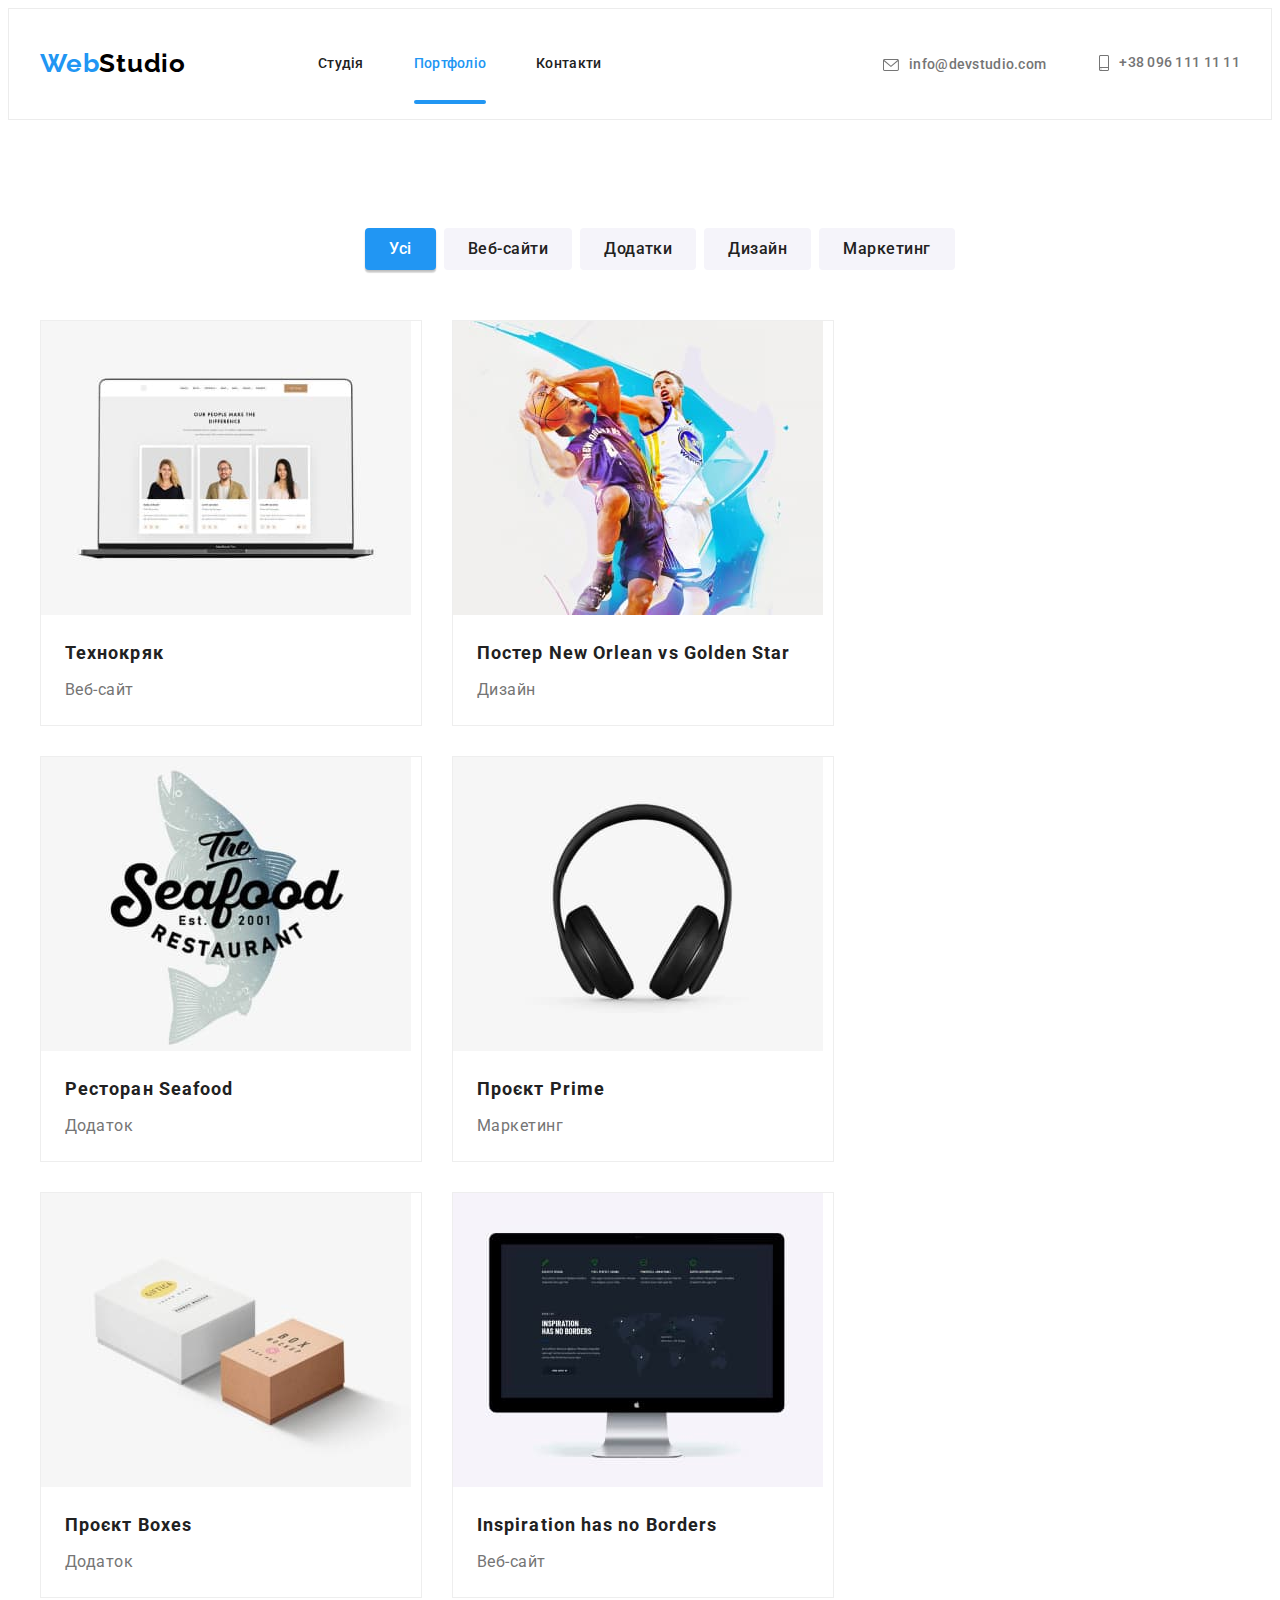
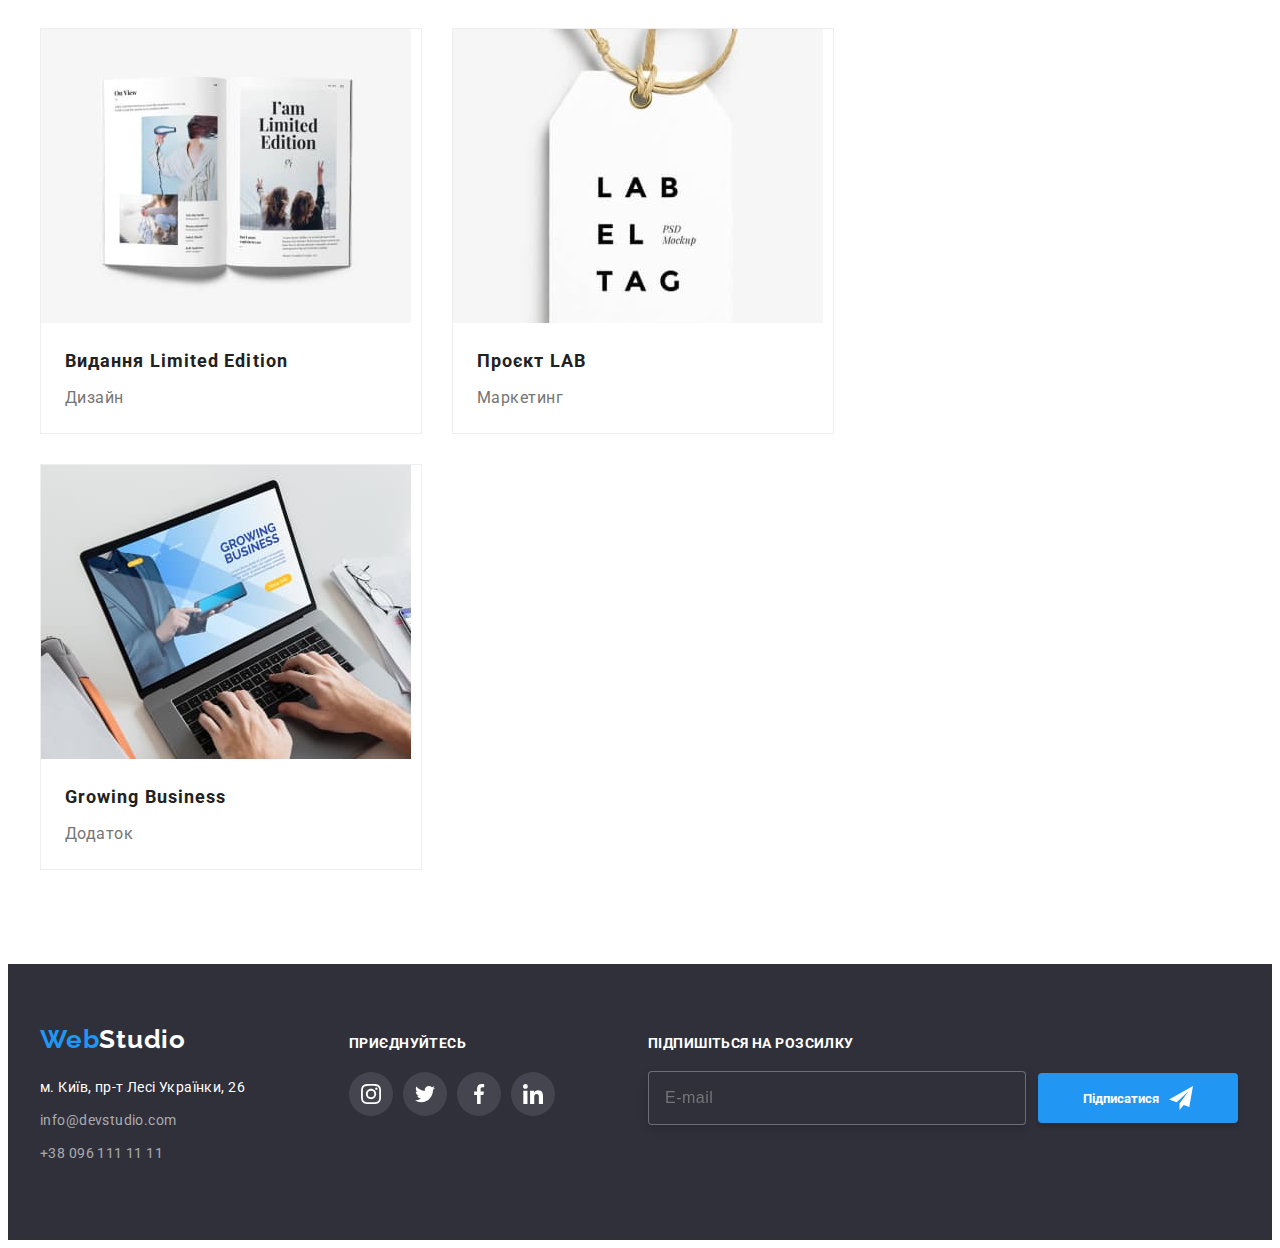
==== portfolio.html @ 27d82365 "7домашка фініш" ====
<!DOCTYPE html>
<html lang="uk">

<head>
  <meta charset="UTF-8" />
  <meta http-equiv="X-UA-Compatible" content="IE=edge" />
  <meta name="viewport" content="width=device-width, initial-scale=1.0" />
  <title>Портфоліо</title>
  <!-- Fonts -->
  <link rel="preconnect" href="https://fonts.gstatic.com" crossorigin />
  <link href="https://fonts.googleapis.com/css2?family=Raleway:wght@700&family=Roboto:wght@400;500;700;900&display=swap"
    rel="stylesheet" />
  <!--  favicon -->
  <link rel="apple-touch-icon" sizes="180x180" href="./favicon/">
  <link rel="icon" type="image/png" sizes="32x32" href="./favicon//favicon-32x32.png">
  <link rel="icon" type="image/png" sizes="16x16" href="./favicon//favicon-16x16.png">
  <link rel="manifest" href="/./favicon/site.webmanifest">
  <link rel="mask-icon" href="/./favicon/safari-pinned-tab.svg" color="#5bbad5">
  <meta name="msapplication-TileColor" content="#da532c">
  <meta name="theme-color" content="#ffffff">
  <!-- Modern Normalize -->
  <link rel="stylesheet" href="https://cdnjs.cloudflare.com/ajax/libs/modern-normalize/1.1.0/modern-normalize.min.css"
    integrity="sha512-wpPYUAdjBVSE4KJnH1VR1HeZfpl1ub8YT/NKx4PuQ5NmX2tKuGu6U/JRp5y+Y8XG2tV+wKQpNHVUX03MfMFn9Q=="
    crossorigin="anonymous" referrerpolicy="no-referrer" />
  <!-- Local Styles -->
  <link rel="stylesheet" href="/css/main.min.css">
  <link rel="stylesheet" href="./css/styles.css" />
</head>

<body>
  <header class="header">
    <div class="header__container container">
      <nav class="nav">
        <!--логотип-->
        <a class="logo" href="./index.html">Web<span class="logo__header">Studio</span> </a>
        <ul class="nav__list">
          <li><a class=" nav__link nav__link " href="./index.html">
              Студія</a></li>
          <li><a class="nav__link nav__link--current" href="./portfolio.html">
              Портфоліо</a></li>
          <li><a class="nav__link" href=""> Контакти</a></li>
        </ul>
      </nav>
      <!-- contacts header -->
      <ul class="contacts">
        <li class="contacts__item">
          <a href="mailto:info@devstudio.com" class="contacts__data">
            <svg class="contacts__icon" width="16" height="12">
              <use href="images/icons/symbol-defs.svg#icon-envelope-hover"></use>
            </svg>
            info@devstudio.com</a>
        </li>
        <li class="contacts__item">
          <a href="tel:+380961111111" class="contacts__data">
            <svg class="contacts__icon" width="10" height="16">
              <use href="images/icons/symbol-defs.svg#icon-smartphone"></use>
            </svg>
            +38 096 111 11 11</a>
        </li>
      </ul>
    </div>
  </header>
  <main>
    <!--Наші роботи filter-->
    <section class="section">
      <div class="container">
        <h1 class="visually-hidden">Портфоліо</h1>
        <ul class="filter">
          <li><button class="filter__btn filter__btn--activ" type="button">Усі</button></li>
          <li><button class="filter__btn" type="button">Веб-сайти</button></li>
          <li><button class="filter__btn" type="button">Додатки</button></li>
          <li><button class="filter__btn" type="button">Дизайн</button></li>
          <li><button class="filter__btn" type="button">Маркетинг</button></li>
        </ul>

        <!--картки-->
        <ul class="card list">
          <li class="card__item">
            <a href="#" class="card__link link"></a>
            <div class="card__thumb">
              <img src="./images/card-1.jpg" alt="сайт" width: 370px; height: 294px; />
              <p class="card__overlay"> Ресурс пропонує комплексні пропозиції з різним рівнем функціоналу та сервісів.
                Все це
                дозволить
                відвідувачу отримати вичерпні відомості про компанію чи приватну особу.
              </p>
            </div>
            <div class="card__discription">
              <h2 class="card__title">Технокряк</h2>
              <p class="card__info">Веб-сайт</p>
            </div>
          </li>
          <li class="card__item">
            <a href="#" class="card__link link"></a>
            <div class="card__thumb">
              <img src="./images/card-2.jpg" alt="постер" width: 370px; height: 294px; />
              <p class="card__overlay"> Ресурс пропонує комплексні пропозиції з різним рівнем функціоналу та сервісів.
                Все це
                дозволить
                відвідувачу отримати вичерпні відомості про компанію чи приватну особу.
              </p>
            </div>
            <div class="card__discription">
              <h2 lang="en" class="card__title">
                Постер New Orlean vs Golden Star</h2>
              <p class="card__info">Дизайн</p>
            </div>
          </li>
          <li class="card__item">
            <a href="#" class="card__link link"></a>
            <div class="card__thumb">
              <img src="./images/card-3.jpg" alt="емблема" width: 370px; height: 294px; />
              <p class="card__overlay"> Ресурс пропонує комплексні пропозиції з різним рівнем функціоналу та сервісів.
                Все це
                дозволить
                відвідувачу отримати вичерпні відомості про компанію чи приватну особу.
              </p>
            </div>
            <div class="card__discription">
              <h2 lang="en" class="card__title">Ресторан Seafood</h2>
              <p class="card__info">Додаток</p>
            </div>
          </li>
          <li class="card__item">
            <a href="#" class="card__link link"></a>
            <div class="card__thumb">
              <img src="./images/card-4.jpg" alt="наушшники" width: 370px; height: 294px; />
              <p class="card__overlay"> Ресурс пропонує комплексні пропозиції з різним рівнем функціоналу та сервісів.
                Все це
                дозволить
                відвідувачу отримати вичерпні відомості про компанію чи приватну особу.
              </p>
            </div>
            <div class="card__discription">
              <h2 lang="en" class="card__title">Проєкт Prime</h2>
              <p class="card__info">Маркетинг</p>
            </div>
          </li>
          <li class="card__item">
            <a href="#" class="card__link link"></a>
            <div class="card__thumb">
              <img src="./images/card-5.jpg" alt="коробки" width: 370px; height: 294px; />
              <p class="card__overlay"> Ресурс пропонує комплексні пропозиції з різним рівнем функціоналу та сервісів.
                Все це
                дозволить
                відвідувачу отримати вичерпні відомості про компанію чи приватну особу.
              </p>
            </div>
            <div class="card__discription">
              <h2 lang="en" class="card__title">Проєкт Boxes</h2>
              <p class="card__info">Додаток</p>
            </div>
          </li>
          <li class="card__item">
            <a href="#" class="card__link link"></a>
            <div class="card__thumb">
              <img src="./images/card-6.jpg" alt="веб-сайд" width: 370px; height: 294px; />
              <p class="card__overlay"> Ресурс пропонує комплексні пропозиції з різним рівнем функціоналу та сервісів.
                Все це
                дозволить
                відвідувачу отримати вичерпні відомості про компанію чи приватну особу.
              </p>
            </div>
            <div class="card__discription">
              <h2 lang="en" class="card__title">Inspiration has no Borders</h2>
              <p class="card__info">Веб-сайт</p>
            </div>
          </li>
          <li class="card__item">
            <a href="#" class="card__link link"></a>
            <div class="card__thumb">
              <img src="./images/card-7.jpg" alt="журнал" width: 370px; height: 294px; />
              <p class="card__overlay"> Ресурс пропонує комплексні пропозиції з різним рівнем функціоналу та сервісів.
                Все це
                дозволить
                відвідувачу отримати вичерпні відомості про компанію чи приватну особу.
              </p>
            </div>
            <div class="card__discription">
              <h2 lang="en" class="card__title">Видання Limited Edition</h2>
              <p class="card__info">Дизайн</p>
            </div>
          </li>
          <li class="card__item">
            <a href="#" class="card__link link"></a>
            <div class="card__thumb">
              <img src="./images/card-8.jpg" alt="лейба" width: 370px; height: 294px; />
              <p class="card__overlay"> Ресурс пропонує комплексні пропозиції з різним рівнем функціоналу та сервісів.
                Все це
                дозволить
                відвідувачу отримати вичерпні відомості про компанію чи приватну особу.
              </p>
            </div>
            <div class="card__discription">
              <h2 lang="en" class="card__title">Проєкт LAB</h2>
              <p class="card__info">Маркетинг</p>
            </div>
          </li>
          <li class="card__item">
            <a href="#" class="card__link link"></a>
            <div class="card__thumb">
              <img src="./images/card-9.jpg" alt="бізнес додоток" width: 370px; height: 294px; />
              <p class="card__overlay"> Ресурс пропонує комплексні пропозиції з різним рівнем функціоналу та сервісів.
                Все це
                дозволить
                відвідувачу отримати вичерпні відомості про компанію чи приватну особу.
              </p>
            </div>
            <div class="card__discription">
              <h2 lang="en" class="card__title">Growing Business</h2>
              <p class="card__info">Додаток</p>
            </div>
          </li>
        </ul>
      </div>
    </section>
  </main>
  <!--footer--------->
  <footer class="footer">
    <!--логотип-->
    <div class="container footer__container">

      <div class="footer__contact">
        <div class="footer__logo"><a class="logo link" href="./index.html">Web<span
              class="footer__studio">Studio</span></a></div>
        <address class="footer__address">
          <ul class="footer__list">
            <li class="footer__link">
              <a class="footer__nav" href="https://goo.gl/maps/vNX5dQd5ckoSvN4Q9" target="_blank"
                rel="noopener noreferrer nofollow">м. Київ, пр-т Лесі Українки, 26</a>
            </li>
            <li class="footer__link">
              <a href="mailto:info@devstudio.com" class="footer__contact">info@devstudio.com</a>
            </li>
            <li class="footer__link">
              <a href="tel:+380961111111" class="footer__contact">+38 096 111 11 11</a>
            </li>
          </ul>
        </address>
      </div>
      <!-- socials------------------------->
      <div class="join ">
        <p class="join__text">Приєднуйтесь</p>
        <ul class="join__list">
          <li class="join__item">
            <a class="join__link" href="https://www.instagram.com" target="_blank" rel="noopener noreferrer"
              aria-label="Insmtagram">
              <svg class="socials-icon-footer" width="20" height="20">
                <use href="images/icons/symbol-defs.svg#icon-instagram"></use>
              </svg>
            </a>
          </li>
          <li class="join__item">
            <a class="join__link" href="https://twitter.com/?lang=uk" target="_blank" rel="noopener noreferrer"
              aria-label="twitter">
              <svg class="join__icon" width="20" height="20">
                <use href="images/icons/symbol-defs.svg#icon-twitter"></use>
              </svg>
            </a>
          </li>
          <li class="join__item">
            <a class="join__link" href="https://https://www.facebook.com/" target="_blank" rel="noopener noreferrer"
              aria-label="facebook">
              <svg class="join__footer" width="20" height="20">
                <use href="images/icons/symbol-defs.svg#icon-facebook"></use>
              </svg>
            </a>
          </li>
          <li class="join__item">
            <a class="join__link" href="https://ua.linkedin.com/" target="_blank" rel="noopener noreferrer"
              aria-label="linkedin">
              <svg class="join__icon" width="20" height="20">
                <use href="images/icons/symbol-defs.svg#icon-linkedin"></use>
              </svg>
            </a>
          </li>
        </ul>
      </div>

      <!-- subscription -->

      <div class="subscribe">
        <p class="subscribe__text">Підпишіться на розсилку</p>
        <form class="subscribe__form" name="subscribe_form" autocomplete="on" novalidate>
          <input class="subscribe__input" type="email" placeholder="E-mail" required minlength="2" />
          <button class="subscribe__btn" type="submit">
            <span class="subscribe__span">Підписатися</span>
            <svg class="subscribe-icon" width="24" height="24">
              <use href="./images/icons/symbol-defs.svg#icon-icon-send"></use>
            </svg>
          </button>
        </form>
      </div>
    </div>
  </footer>
  <script src="./js/modal.js"></script>
</body>

</html>
---- css/main.min.css ----
:root{--primary-background-color: #ffffff;--secondary-background-color: #f5f4fa;--tertiary-background-color: #2f303a;--accent-color: #2196f3;--primary-color-text: #212121;--secondary-color-text: #757575;--tertiary-color-text: #ffffff;--btn-color-filter-activ: 0px 3px 1px rgba(0, 0, 0, 0.1), 0px 1px 2px rgba(0, 0, 0, 0.08), 0px 2px 2px rgba(0, 0, 0, 0.12);--font-size-normal: 14px;--icon-color: #afb1b8;--duration: 250ms;--timing-function: cubic-bezier(0.4, 0, 0.2, 1)}.visually-hidden{position:absolute;white-space:nowrap;width:1px;height:1px;overflow:hidden;border:0;padding:0;clip:rect(0 0 0 0);-webkit-clip-path:inset(50%);clip-path:inset(50%);margin:-1px}.filter,.join__list,.footer__link,.cliens__list,.socials,.team__list,.section__list,.about__list,.contacts,.nav__list{list-style:none}.join__link,.footer__contact,.footer__nav,.cliens__link,.contacts__data,.nav__link,.logo{text-decoration:none}body{background:var(--primary-background-color);color:var(--primary-color-text);font-size:var(--font-size-normal);font-family:"Roboto",sans-serif}h1,h2,h3,h4,h5,h6,p{margin:0}.list{list-style:none;padding-left:0;margin:0}.link{text-decoration:none;color:inherit}img{display:block;max-width:100%;height:auto}address{font-style:normal}.container{width:1200px;padding:0 15px;margin:0 auto}.header{border:1px solid #ececec}.header__container{display:-webkit-box;display:-ms-flexbox;display:flex;-webkit-box-align:center;-ms-flex-align:center;align-items:center}.logo{margin-right:93px;width:145px;height:31px;left:215px;top:24px;font-family:"Raleway";font-style:normal;font-weight:700;-webkit-box-align:center;-ms-flex-align:center;align-items:center;font-size:26px;line-height:1.19;letter-spacing:.03em;color:var(--accent-color)}.logo__header{color:#000}.nav{display:-webkit-box;display:-ms-flexbox;display:flex;-webkit-box-align:center;-ms-flex-align:center;align-items:center}.nav__list{display:-webkit-box;display:-ms-flexbox;display:flex;-webkit-box-align:center;-ms-flex-align:center;align-items:center;gap:50px}.nav__link{display:inline-block;padding-top:32px;padding-bottom:32px;font-weight:500;line-height:1.14;letter-spacing:.02em;color:var(--primary-color-text);position:relative;-webkit-transition:color var(--duration) var(--timing-function);transition:color var(--duration) var(--timing-function)}.nav__link:hover,.nav__link:focus,.nav__link--current{color:var(--accent-color)}.nav__link--current::after{content:"";display:block;width:100%;height:4px;border-radius:4px;background-color:var(--accent-color);position:absolute;bottom:0px}.contacts{margin-left:auto}.contacts__item{display:inline-block}.contacts .contacts__item+.contacts__item{margin-left:50px}.contacts__data{display:-webkit-box;display:-ms-flexbox;display:flex;-webkit-box-align:center;-ms-flex-align:center;align-items:center;gap:10px;padding-top:32px;padding-bottom:32px;font-weight:500;line-height:1.14;letter-spacing:.02em;color:var(--secondary-color-text);-webkit-transition:color var(--duration) var(--timing-function);transition:color var(--duration) var(--timing-function)}.contacts .contacts__data:hover,.contacts .contacts__data:focus{color:var(--accent-color)}.contacts__icon{fill:currentColor}.hero{max-width:1600px;margin:auto;background-color:var(--tertiary-background-color);padding-top:200px;padding-bottom:200px;text-align:center;background-image:-webkit-gradient(linear, left top, right top, from(rgba(47, 48, 58, 0.4)), to(rgba(47, 48, 58, 0.4))),url(../images/hero.jpg);background-image:linear-gradient(to right, rgba(47, 48, 58, 0.4), rgba(47, 48, 58, 0.4)),url(../images/hero.jpg);background-repeat:no-repeat;background-position:center}.hero__title{width:696px;text-align:center;margin-left:auto;margin-right:auto;margin-bottom:30px;font-weight:900;font-size:44px;line-height:1.36;text-align:center;letter-spacing:.06em;text-transform:uppercase;color:var(--primary-background-color)}.hero__btn{padding:10px 32px 10px 32px}.hero .overlay{height:600px;max-width:1600px;margin-left:auto;margin-right:auto}.btn{border:none;font-size:16px;font-family:inherit;min-width:216px;height:50px;text-align:center;cursor:pointer;background-color:var(--accent-color);border-radius:4px;color:var(--primary-background-color);-webkit-transition:background-color var(--duration) var(--timing-function);transition:background-color var(--duration) var(--timing-function)}.btn:hover,.btn:focus{background-color:#188ce8}.about{padding-top:94px;padding-bottom:0px}.about__list{display:-webkit-box;display:-ms-flexbox;display:flex;gap:30px}.about__item{width:270px}.about__title{margin-bottom:10px;font-size:14px;line-height:1.14;letter-spacing:.03em;text-transform:uppercase}.about__description{line-height:1.71;letter-spacing:.03em;color:var(--secondary-color-text)}.icon__box{display:-webkit-box;display:-ms-flexbox;display:flex;-webkit-box-align:center;-ms-flex-align:center;align-items:center;-webkit-box-pack:center;-ms-flex-pack:center;justify-content:center;width:270px;height:120px;border-radius:4px;margin-bottom:30px;background:var(--secondary-background-color)}.section{padding-top:94px;padding-bottom:94px}.section__list{display:-webkit-box;display:-ms-flexbox;display:flex;gap:30px}.section__title{margin-bottom:50px;font-size:36px;line-height:1.17;text-align:center;letter-spacing:.03em}.section__item{position:relative}.section__overlay{position:absolute;bottom:0;padding-top:27px;padding-bottom:27px;width:100%;background-color:rgba(47,48,58,.8)}.section__text{line-height:16px;text-align:center;letter-spacing:.03em;text-transform:uppercase;color:var(--primary-background-color)}.team{padding-top:94px;padding-bottom:94px;background-color:#f5f4fa}.team__title{margin-bottom:50px;font-size:36px;line-height:1.17;text-align:center;letter-spacing:.03em}.team__list{display:-webkit-box;display:-ms-flexbox;display:flex;gap:30px;text-align:center;margin:0 auto}.team__item{background-color:var(--primary-background-color);-webkit-box-shadow:0px 1px 3px rgba(0,0,0,.12),0px 1px 1px rgba(0,0,0,.14),0px 2px 1px rgba(0,0,0,.2);box-shadow:0px 1px 3px rgba(0,0,0,.12),0px 1px 1px rgba(0,0,0,.14),0px 2px 1px rgba(0,0,0,.2);border-radius:0px 0px 4px 4px}.team__info{padding-top:30px;padding-bottom:30px}.team__name{margin-bottom:10px;font-size:16px;line-height:1.19;text-align:center;letter-spacing:.03em}.team__position{font-size:16px;line-height:1.19;text-align:center;letter-spacing:.03em;margin-bottom:16px;color:var(--secondary-color-text)}.socials{display:-webkit-box;display:-ms-flexbox;display:flex;-webkit-box-pack:center;-ms-flex-pack:center;justify-content:center;-webkit-box-align:center;-ms-flex-align:center;align-items:center;gap:10px;padding:0px}.socials__link{display:-webkit-box;display:-ms-flexbox;display:flex;-webkit-box-pack:center;-ms-flex-pack:center;justify-content:center;-webkit-box-align:center;-ms-flex-align:center;align-items:center;width:44px;height:44px;border-radius:50px;color:var(--icon-color);-webkit-transition:background-color var(--duration) var(--timing-function),color var(--duration) var(--timing-function);transition:background-color var(--duration) var(--timing-function),color var(--duration) var(--timing-function);background-color:var(--primary-background-color)}.socials__link:hover,.socials__link:focus{background-color:var(--accent-color);color:var(--primary-background-color)}.socials__icon{-webkit-box-align:center;-ms-flex-align:center;align-items:center;fill:currentColor}.cliens{padding-top:94px;padding-bottom:94px}.cliens__title{margin-bottom:50px;font-size:36px;line-height:1.17;letter-spacing:.03em;text-align:center}.cliens__list{display:-webkit-box;display:-ms-flexbox;display:flex;-webkit-box-align:center;-ms-flex-align:center;align-items:center;-webkit-box-pack:center;-ms-flex-pack:center;justify-content:center;gap:30px}.cliens__item{width:170px;height:92px}.cliens__link{width:100%;height:100%;display:-webkit-box;display:-ms-flexbox;display:flex;-webkit-box-pack:center;-ms-flex-pack:center;justify-content:center;-webkit-box-align:center;-ms-flex-align:center;align-items:center;border:1px solid #afb1b8;border-radius:4px;color:var(--icon-color);-webkit-transition:color var(--duration) var(--timing-function),border-color var(--duration) var(--timing-function);transition:color var(--duration) var(--timing-function),border-color var(--duration) var(--timing-function)}.cliens__link:hover,.cliens__link:focus{border-color:1px solid var(--accent-color);color:var(--accent-color)}.footer{padding-top:60px;padding-bottom:60px;background-color:var(--tertiary-background-color)}.footer__container{display:-webkit-box;display:-ms-flexbox;display:flex;-webkit-box-align:baseline;-ms-flex-align:baseline;align-items:baseline}.footer__logo{margin-bottom:20px}.footer__studio{color:var(--tertiary-color-text)}.footer__nav{font-style:normal;line-height:1.71;letter-spacing:.03em;color:var(--primary-background-color);-webkit-transition:color var(--duration) var(--timing-function);transition:color var(--duration) var(--timing-function)}.footer__nav:hover,.footer__nav:focus{color:var(--accent-color)}.footer__contact{font-style:normal;line-height:1.71;letter-spacing:.03em;color:rgba(255,255,255,.6);-webkit-transition:color var(--duration) var(--timing-function);transition:color var(--duration) var(--timing-function)}.footer__contact:hover,.footer .footer__contact:focus{color:var(--accent-color)}.footer__link:not(:last-child){margin-bottom:9px}.footer__list{padding:0px}.footer__contact{min-width:231px;margin-right:70px}.join{margin-right:93px}.join__item{width:44px;height:44px;border-radius:50%;background:rgba(255,255,255,.1)}.join__list{display:-webkit-box;display:-ms-flexbox;display:flex;-webkit-box-align:center;-ms-flex-align:center;align-items:center;-webkit-box-pack:center;-ms-flex-pack:center;justify-content:center;padding:0px;gap:10px}.join__link{display:-webkit-box;display:-ms-flexbox;display:flex;-webkit-box-align:center;-ms-flex-align:center;align-items:center;-webkit-box-pack:center;-ms-flex-pack:center;justify-content:center;width:100%;height:100%;border-radius:50%;fill:#fff;-webkit-transition:background-color var(--duration) var(--timing-function);transition:background-color var(--duration) var(--timing-function)}.join__link:hover,.join__link:focus{background-color:var(--accent-color)}.join__text{margin-top:0px;margin-bottom:20px;font-weight:700;font-size:14px;line-height:1.14;letter-spacing:.03em;text-transform:uppercase;color:var(--primary-background-color)}.subscribe__form{display:-webkit-box;display:-ms-flexbox;display:flex;-webkit-box-align:center;-ms-flex-align:center;align-items:center;-webkit-box-pack:center;-ms-flex-pack:center;justify-content:center;gap:12px}.subscribe__text{margin-bottom:20px;font-weight:700;font-size:14px;line-height:16px;letter-spacing:.03em;text-transform:uppercase;margin-bottom:20px;color:var(--primary-background-color)}.subscribe__input{padding-left:16px;width:358px;height:50px;background-color:#2f303a;border:1px solid rgba(255,255,255,.3);-webkit-filter:drop-shadow(0px 4px 4px rgba(0, 0, 0, 0.15));filter:drop-shadow(0px 4px 4px rgba(0, 0, 0, 0.15));border-radius:4px;display:-webkit-box;display:-ms-flexbox;display:flex;-webkit-box-align:center;-ms-flex-align:center;align-items:center;letter-spacing:.03em;font-size:16px;line-height:20px;color:rgba(255,255,255,.6)}.subscribe__btn{display:-webkit-box;display:-ms-flexbox;display:flex;-webkit-box-align:center;-ms-flex-align:center;align-items:center;-webkit-box-pack:center;-ms-flex-pack:center;justify-content:center;gap:10px;font-weight:700;min-width:200px;height:50px;font-family:inherit;text-align:center;cursor:pointer;background-color:var(--accent-color);color:var(--primary-background-color);-webkit-box-shadow:0px 4px 4px rgba(0,0,0,.15);box-shadow:0px 4px 4px rgba(0,0,0,.15);border:none;border-radius:4px}.filter{display:-webkit-box;display:-ms-flexbox;display:flex;-webkit-box-pack:center;-ms-flex-pack:center;justify-content:center;gap:8px;text-align:center;margin-bottom:50px}.filter__btn{background:#f5f4fa;font-family:"Roboto",sans-serif;font-style:normal;font-weight:500;font-size:16px;line-height:1.63;text-align:center;letter-spacing:.03em;border-radius:4px;border-color:rgba(0,0,0,0);cursor:pointer;padding:6px 22px;color:var(--primary-color-text);-webkit-transition-property:background-color,color,-webkit-box-shadow;transition-property:background-color,color,-webkit-box-shadow;transition-property:background-color,color,box-shadow;transition-property:background-color,color,box-shadow,-webkit-box-shadow;-webkit-transition-duration:var(--duration);transition-duration:var(--duration);-webkit-transition-timing-function:var(--timing-function);transition-timing-function:var(--timing-function)}.filter__btn:hover,.filter__btn:focus{background-color:var(--accent-color);color:var(--tertiary-color-text);-webkit-box-shadow:var(--btn-color-filter-activ);box-shadow:var(--btn-color-filter-activ)}.filter__btn--activ{background-color:var(--accent-color);color:var(--primary-background-color);-webkit-box-shadow:var(--btn-color-filter-activ);box-shadow:var(--btn-color-filter-activ)}.card{display:-webkit-box;display:-ms-flexbox;display:flex;-ms-flex-wrap:wrap;flex-wrap:wrap;gap:30px}.card__item{-ms-flex-preferred-size:calc((100% - 60px)/3);flex-basis:calc((100% - 60px)/3);background-color:#fff;border:1px solid #eee;-webkit-transition:background-color var(--duration) var(--timing-function),-webkit-box-shadow var(--duration) var(--timing-function);transition:background-color var(--duration) var(--timing-function),-webkit-box-shadow var(--duration) var(--timing-function);transition:background-color var(--duration) var(--timing-function),box-shadow var(--duration) var(--timing-function);transition:background-color var(--duration) var(--timing-function),box-shadow var(--duration) var(--timing-function),-webkit-box-shadow var(--duration) var(--timing-function)}.card__item:hover,.card__item:focus{background-color:var(--primary-background-color);-webkit-box-shadow:0px 1px 1px rgba(0,0,0,.12),0px 4px 4px rgba(0,0,0,.06),1px 4px 6px rgba(0,0,0,.16);box-shadow:0px 1px 1px rgba(0,0,0,.12),0px 4px 4px rgba(0,0,0,.06),1px 4px 6px rgba(0,0,0,.16)}.card__title{font-size:18px;line-height:2;letter-spacing:.06em;margin-bottom:4px}.card__info{font-size:16px;line-height:1.88;letter-spacing:.03em;color:var(--secondary-color-text)}.card__discription{padding:20px 24px}.card__thumb{position:relative;overflow:hidden}.card__overlay{position:absolute;top:0;left:0;padding-right:24px;padding-left:24px;display:-webkit-box;display:-ms-flexbox;display:flex;-webkit-box-align:center;-ms-flex-align:center;align-items:center;width:100%;height:100%;background-color:rgba(33,150,243,.9);font-size:18px;line-height:28px;letter-spacing:.03em;color:#fff;-webkit-transform:translateY(100%);transform:translateY(100%);-webkit-transition:-webkit-transform var(--duration) var(--timing-function);transition:-webkit-transform var(--duration) var(--timing-function);transition:transform var(--duration) var(--timing-function);transition:transform var(--duration) var(--timing-function), -webkit-transform var(--duration) var(--timing-function)}.card__item:hover .card__overlay{-webkit-transform:translateY(0);transform:translateY(0)}.backdrop{position:fixed;top:0;left:0;width:100%;height:100%;background-color:rgba(0,0,0,.2);-webkit-transition:opacity 200ms linear,visibility 200ms linear;transition:opacity 200ms linear,visibility 200ms linear}.backdrop.is-hidden{opacity:0;visibility:hidden;pointer-events:none}.modal{position:absolute;top:50%;left:50%;padding:40px;-webkit-transform:translateX(-50%) translateY(-50%);transform:translateX(-50%) translateY(-50%);width:528px;background-color:#fff;-webkit-box-shadow:0px 1px 3px rgba(0,0,0,.12),0px 1px 1px rgba(0,0,0,.14),0px 2px 1px rgba(0,0,0,.2);box-shadow:0px 1px 3px rgba(0,0,0,.12),0px 1px 1px rgba(0,0,0,.14),0px 2px 1px rgba(0,0,0,.2);border-radius:4px;-webkit-transition:opacity 400ms,-webkit-transform 400ms;transition:opacity 400ms,-webkit-transform 400ms;transition:transform 400ms,opacity 400ms;transition:transform 400ms,opacity 400ms,-webkit-transform 400ms}.modal.backdrop.is-hidden{opacity:0;-webkit-transform:translateX(-50%) translateY(-70%);transform:translateX(-50%) translateY(-70%)}.modal__btn{position:absolute;top:8px;right:8px;padding:0px;display:-webkit-inline-box;display:-ms-inline-flexbox;display:inline-flex;-webkit-box-align:center;-ms-flex-align:center;align-items:center;-webkit-box-pack:center;-ms-flex-pack:center;justify-content:center;width:30px;height:30px;background-color:rgba(0,0,0,0);border:1px solid rgba(0,0,0,.1);border-radius:50%;cursor:pointer;-webkit-transition:border var(--duration) var(--timing-function);transition:border var(--duration) var(--timing-function)}.modal__btn:hover,.modal__btn:focus{border-color:var(--accent-color)}.modal__icon{fill:#000;-webkit-transition:fill var(--duration) var(--timing-function);transition:fill var(--duration) var(--timing-function)}.modal__icon:hover,.modal__icon:focus{fill:var(--accent-color)}.modal__label{display:block;text-align:center;margin-bottom:12px;font-size:20px;line-height:1.15;letter-spacing:.03em;color:var(--primary-color-text)}.modal .modal__form-group{margin-bottom:20px}.modal__form-label{display:block;margin-bottom:4px;font-size:12px;line-height:14px;letter-spacing:.01em;color:var(--secondary-color-text)}.modal__form-wrapper{position:relative;margin-bottom:10px}.modal__form-field{width:100%;height:40px;padding-left:42px;padding-right:42px;border:1px solid rgba(33,33,33,.2);border-radius:4px;outline:1px solid rgba(0,0,0,0);outline-offset:-1px;-webkit-transition:outline-color var(--duration) var(--timing-function);transition:outline-color var(--duration) var(--timing-function)}.modal__form-field:focus{outline-color:var(--accent-color)}.modal__form-icons{position:absolute;top:50%;left:12px;-webkit-transform:translateY(-50%);transform:translateY(-50%);-webkit-transition:fill var(--duration) var(--timing-function);transition:fill var(--duration) var(--timing-function)}.modal__form-field:focus+.modal__form-icons{fill:var(--accent-color)}.modal__form-message{display:block;width:100%;height:120px;padding:12px 16px;font-size:12px;line-height:14px;letter-spacing:.01em;outline:1px solid rgba(0,0,0,0);outline-offset:-1px;resize:none;border:1px solid rgba(33,33,33,.2);border-radius:4px;-webkit-transition:outline-color var(--duration) var(--timing-function);transition:outline-color var(--duration) var(--timing-function)}.modal__form-message:focus{outline-color:var(--accent-color)}.modal__form-agreement{margin-bottom:30px;display:-webkit-box;display:-ms-flexbox;display:flex;-webkit-box-align:center;-ms-flex-align:center;align-items:center;-webkit-box-pack:center;-ms-flex-pack:center;justify-content:center;gap:9px}.modal__form-agreement-desc{font-size:14px;line-height:24px;letter-spacing:.03em;color:var(--secondary-color-text)}.modal__form-agreement-link{color:var(--accent-color)}.modal__form-checkbox{-webkit-appearance:none;-moz-appearance:none;appearance:none;width:16px;height:15px;outline:2px solid rgba(0,0,0,0);outline-offset:-2px;border:2px solid var(--primary-color-text);border-radius:2px;background-position:center;background-repeat:no-repeat}.modal__form-checkbox:checked{outline-color:var(--accent-color);background-color:var(--accent-color);background-image:url("data:image/svg+xml,%3Csvg width='13' height='10' viewBox='0 0 13 10' fill='none' xmlns='http://www.w3.org/2000/svg'%3E%3Cpath d='M1.95703 4.75166L1.88825 4.68604L1.81923 4.75141L0.93123 5.59258L0.854858 5.66492L0.930974 5.73753L4.42671 9.07236L4.49574 9.1382L4.56476 9.07236L12.069 1.91352L12.1449 1.84116L12.069 1.76881L11.1873 0.927644L11.1183 0.861826L11.0493 0.927611L4.49577 7.17353L1.95703 4.75166Z' fill='white' stroke='white' stroke-width='0.2'/%3E%3C/svg%3E")}.modal__form-btn{display:block;margin:0 auto;padding:10px 52px;font-family:inherit;font-weight:700;font-size:16px;line-height:1.9;-webkit-box-align:center;-ms-flex-align:center;align-items:center;letter-spacing:.06em;cursor:pointer;color:var(--tertiary-color-text);background-color:var(--accent-color);-webkit-box-shadow:0px 4px 4px rgba(0,0,0,.15);box-shadow:0px 4px 4px rgba(0,0,0,.15);border-color:rgba(0,0,0,0);border-radius:4px;-webkit-transition:background-color var(--duration) var(--timing-function);transition:background-color var(--duration) var(--timing-function)}.modal__form-btn:hover,.modal__form-btn:focus{background-color:#188ce8}/*# sourceMappingURL=main.min.css.map */
---- css/styles.css ----
/* :root {
  --primary-background-color: #ffffff;
  --secondary-background-color: #f5f4fa;
  --tertiary-background-color: #2f303a;
  --accent-color: #2196f3;
  --primary-color-text: #212121;
  --secondary-color-text: #757575;
  --tertiary-color-text: #ffffff;
  --btn-color-filter-activ: 0px 3px 1px rgba(0, 0, 0, 0.1), 0px 1px 2px rgba(0, 0, 0, 0.08),
    0px 2px 2px rgba(0, 0, 0, 0.12);
  --font-size-normal: 14px;
  --icon-color: #afb1b8;
  --duration: 250ms;
  --timing-function: cubic-bezier(0.4, 0, 0.2, 1);
} */

/* body {
  background: var(--primary-background-color);
  color: var(--primary-color-text);
  font-size: var(--font-size-normal);
  font-family: "Roboto", sans-serif;
} */
/* прибирає  точки номерації */
/* .list {
  list-style: none;
} */
/* прибирає підкреслення */
/* .link {
  text-decoration: none;
} */
/* прибираю непотрібні заголовки
.visually-hidden {
  position: absolute;
  white-space: nowrap;
  width: 1px;
  height: 1px;
  overflow: hidden;
  border: 0;
  padding: 0;
  clip: rect(0 0 0 0);
  clip-path: inset(50%);
  margin: -1px;
} */

/* /* reset

/* Стили для обнуления верхних отступов у элементов  */
h1,
h2,
h3,
h4,
h5,
h6,
/* p {
  margin: 0;
} */ 

/* Класс для обнуления базовых свойств у списков (ul) 
.list {
  list-style: none;
  padding-left: 0;
  margin: 0;
} 

/* Класс для обнуления базовых свойств у ссылок  */
/* .link {
  text-decoration: none;
  color: inherit;
}  */


/* Свойства для корректного отображения картинок  */
/* img {
  display: block;
  max-width: 100%;
  height: auto;
} */

/* Свойства для обнуления курсива у address  */
/* 
address {
  font-style: normal;
}
 */

/* reset end */

/* components */

/* header */

/* .container {
  width: 1200px;
  padding: 0 15px;
  margin: 0 auto;
} */
/* 
.header__container {
  display: flex;
  align-items: center;
}

.header {
  border: 1px solid #ececec;
} */

/* logo */

/* .logo {
  margin-right: 93px;
  width: 145px;
  height: 31px;
  left: 215px;
  top: 24px;
  font-family: "Raleway";
  font-style: normal;
  font-weight: 700;
  align-items: center;
  font-size: 26px;
  line-height: 1.19;
  letter-spacing: 0.03em;

  color: var(--accent-color);
}

.logo__header {
  color: #000000;
} */

/* nav */
/* .nav {
  display: flex;
  align-items: center;
}

.nav__list {
  display: flex;
  align-items: center;
  gap: 50px;
}

.nav__link {
  display: inline-block;
  padding-top: 32px;
  padding-bottom: 32px;
  font-weight: 500;
  line-height: 1.14;
  letter-spacing: 0.02em;
  color: var(--primary-color-text);

  position: relative;

  transition: color var(--duration) var(--timing-function);
} */

/* .nav__link:hover,
.nav__link:focus,
.nav__link--current {
  color: var(--accent-color);
}

.nav__link--current::after {
  content: "";
  display: block;

  width: 100%;
  height: 4px;
  border-radius: 4px;
  background-color: var(--accent-color);

  position: absolute;
  bottom: 0px;
} */

/* contact */
/* .contacts {
  margin-left: auto;
}

.contacts__item {
  display: inline-block;
}
.contacts .contacts__item + .contacts__item {
  margin-left: 50px;
} */

/* contact */
/* .contacts__data {
  display: flex;
  align-items: center;
  gap: 10px;
  padding-top: 32px;
  padding-bottom: 32px;
  font-weight: 500;
  line-height: 1.14;
  letter-spacing: 0.02em;

  color: var(--secondary-color-text);

  transition: color var(--duration) var(--timing-function);
}

.contacts .contacts__data:hover,
.contacts .contacts__data:focus {
  color: var(--accent-color);
}

.contacts__icon {
  fill: currentColor;
} */

/* HERO */

/* .overlay {
  height: 600px;
  max-width: 1600px;
  margin-left: auto;
  margin-right: auto;
} */
/* 
.hero {
  max-width: 1600px;
  margin: auto;
  background-color: var(--tertiary-background-color);
  padding-top: 200px;
  padding-bottom: 200px;
  text-align: center;
  background-image: linear-gradient(to right, rgba(47, 48, 58, 0.4), rgba(47, 48, 58, 0.4)),
    url(../images/\hero.jpg);
  background-repeat: no-repeat;
  background-position: center;
}
.hero__title {
  width: 696px;
  text-align: center;
  margin-left: auto;
  margin-right: auto;
  margin-bottom: 30px;
  font-weight: 900;
  font-size: 44px;
  line-height: 1.36;

  text-align: center;
  letter-spacing: 0.06em;
  text-transform: uppercase;

  color: var(--primary-background-color);
} */

/* button hero */
/* .btn {
  border: none;
  font-size: 16px;
  font-family: inherit;
  min-width: 216px;
  height: 50px;
  text-align: center;
  cursor: pointer;
  background-color: var(--accent-color);
  border-radius: 4px;
  color: var(--primary-background-color);

  transition: background-color var(--duration) var(--timing-function);
}
.btn:hover,
.btn:focus {
  background-color: #188ce8;
} */
/* about--------------------------------*/
/* .about {
  padding-top: 94px;
  padding-bottom: 0px;
}

.about__list {
  display: flex;
  gap: 30px;
}

.about__item {
  width: 270px;
}

.about__title {
  margin-bottom: 10px;
  font-size: 14px;
  line-height: 1.14;
  letter-spacing: 0.03em;
  text-transform: uppercase;
}
.about__description {
  line-height: 1.71;
  letter-spacing: 0.03em;
  color: var(--secondary-color-text);
} */

/* .icon__box {
  display: flex;
  align-items: center;
  justify-content: center;
  width: 270px;
  height: 120px;
  border-radius: 4px;
  margin-bottom: 30px;
  background: var(--secondary-background-color);
} */
/* чим займаються ----------------------*/
/* .section {
  padding-top: 94px;
  padding-bottom: 94px;
} */

/* .section__list {
  display: flex;
  gap: 30px;
}
.section__title {
  margin-bottom: 50px;
  font-size: 36px;
  line-height: 1.17;
  text-align: center;
  letter-spacing: 0.03em;
}

.section__item {
  position: relative;
}
.section__overlay {
  position: absolute;
  bottom: 0;
  padding-top: 27px;
  padding-bottom: 27px;
  width: 100%;
  background-color: rgba(47, 48, 58, 0.8);
}

.section__text {
  line-height: 16px;
  text-align: center;
  letter-spacing: 0.03em;
  text-transform: uppercase;

  color: var(--primary-background-color);
}

/* team ----------------------------------*/
/* .team {
  background-color: #f5f4fa;
}

.team__list {
  display: flex;
  gap: 30px;
  text-align: center;
  margin: 0 auto;
}

.team__item {
  background-color: var(--primary-background-color);
  box-shadow: 0px 1px 3px rgba(0, 0, 0, 0.12), 0px 1px 1px rgba(0, 0, 0, 0.14),
    0px 2px 1px rgba(0, 0, 0, 0.2);
  border-radius: 0px 0px 4px 4px;
}

.team__info {
  padding-top: 30px;
  padding-bottom: 30px;
}

.team__name {
  margin-bottom: 10px;
  font-size: 16px;
  line-height: 1.19;
  text-align: center;
  letter-spacing: 0.03em;
/* } */
/* .team__position { */ 
  /* padding-bottom: 30px; */
  /* font-size: 16px;
  line-height: 1.19;
  text-align: center;
  letter-spacing: 0.03em;
  margin-bottom: 16px;

  color: var(--secondary-color-text);
} */
/* ICON SOCIALS-----------------------------*/
/* .socials {
  display: flex;
  justify-content: center;
  align-items: center;
  gap: 10px;
}
.socials__link {
  display: flex;
  justify-content: center;
  align-items: center;
  width: 44px;
  height: 44px;
  border-radius: 50px;
  color: var(--icon-color);

  transition: background-color var(--duration) var(--timing-function),
    color var(--duration) var(--timing-function);

  background-color: var(--primary-background-color);
} */

/* .socials__link:hover,
.socials__link:focus {
  background-color: var(--accent-color);
  color: var(--primary-background-color);
}

.socials__icon {
  fill: currentColor;
}  */
/* -------------------------постійні клеєнти----------- */
/* .cliens__title {
  margin-bottom: 50px;
  font-size: 36px;
  line-height: 1.17;
  letter-spacing: 0.03em;
  text-align: center;
}
.cliens__list {
  display: flex;
  align-items: center;
  justify-content: center;
  gap: 30px;
} */

/* .cliens__item {
  width: 170px;
  height: 92px;
}

.cliens__link {
  width: 100%;
  height: 100%;
  display: flex;
  justify-content: center;
  align-items: center;
  border: 1px solid #afb1b8;
  border-radius: 4px;
  color: var(--icon-color);

  transition: color var(--duration) var(--timing-function),
    border-color var(--duration) var(--timing-function);
} */
/* 
.cliens__link:hover,
.cliens__link:focus { 
  border-color: 1px solid var(--accent-color);
  color: var(--accent-color);
} */
/* footer -------------------------------*/
/* .footer-container {
  display: flex;
} */

/* .footer {
  padding-top: 60px;
  padding-bottom: 60px;
  background-color: var(--tertiary-background-color);
}

.footer__logo {
  margin-bottom: 20px;
}
.footer__studio {
  color: var(--tertiary-color-text);
}

.footer__nav {
  font-style: normal;
  line-height: 1.71;
  letter-spacing: 0.03em;
  color: var(--primary-background-color);

  transition: color var(--duration) var(--timing-function);
} */

/* .footer__nav:hover,
.footer__nav:focus {
  color: var(--accent-color);
}

.footer__contact {
  font-style: normal;
  line-height: 1.71;
  letter-spacing: 0.03em;
  color: rgba(255, 255, 255, 0.6);

  transition: color var(--duration) var(--timing-function);
}

.footer__contact:hover,
.footer__contact:focus {
  color: var(--accent-color);
}

.footer__link:not(:last-child) {
  margin-bottom: 9px;
}

.footer__contact {
  min-width: 231px;
  margin-right: 70px;
}

/* social-icon footer----------------------------------- */
/* .container__footer {
  display: flex;
  align-items: baseline;
}

.footer__logo {
  margin-bottom: 20px;
} */
/* join icon footer */
/* .join__item {
  width: 44px;
  height: 44px;
  border-radius: 50%;
  background: rgba(255, 255, 255, 0.1);
}

.join__list {
  display: flex;
  align-items: center;
  justify-content: center;
  gap: 10px;
} */

/* .join__link {
  display: flex;
  align-items: center;
  justify-content: center;
  width: 100%;
  height: 100%;
  border-radius: 50%;
  fill: #ffffff;

  transition: background-color var(--duration) var(--timing-function);
} */

/* .join__link:hover,
.join__:focus {
  background-color: var(--accent-color);
}

.join {
  margin-right: 93px;
} */
/* .join__text {
  margin-top: 0px;
  margin-bottom: 20px;
  font-weight: 700;
  font-size: 14px;
  line-height: 1.14;
  letter-spacing: 0.03em;
  text-transform: uppercase;

  color: var(--primary-background-color);
} */

/* -------subscripton----------------- */
/* .subscribe__form {
  display: flex;
  align-items: center;
  justify-content: center;
  gap: 12px;
}
.subscribe__text {
  margin-bottom: 20px;
  font-weight: 700;
  font-size: 14px;
  line-height: 16px;
  letter-spacing: 0.03em;
  text-transform: uppercase;
  margin-bottom: 20px;
  color: var(--primary-background-color);
} */
/* .subscribe__input {
  padding-left: 16px;
  width: 358px;
  height: 50px;
  background-color: #2f303a;
  border: 1px solid rgba(255, 255, 255, 0.3);
  filter: drop-shadow(0px 4px 4px rgba(0, 0, 0, 0.15));
  border-radius: 4px;
  display: flex;
  align-items: center;
  letter-spacing: 0.03em;
  font-size: 16px;
  line-height: 20px;

  color: rgba(255, 255, 255, 0.6);
} */
/* 
.subscribe__btn {
  display: flex;
  align-items: center;
  justify-content: center;
  gap: 10px;
  font-weight: 700;
  min-width: 200px;
  height: 50px;
  font-family: inherit;

  text-align: center;
  cursor: pointer;

  background-color: var(--accent-color);
  color: var(--primary-background-color);
  box-shadow: 0px 4px 4px rgba(0, 0, 0, 0.15);
  border: none;
  border-radius: 4px;
} */

/*------------ портфоліо -----------------------------*/
/* .filter {
  display: flex;
  justify-content: center;
  gap: 8px;
  text-align: center;
  margin-bottom: 50px;
}

.filter__btn {
  background: #f5f4fa;
  font-family: "Roboto", sans-serif;
  font-style: normal;
  font-weight: 500;
  font-size: 16px;
  line-height: 1.63;
  text-align: center;
  letter-spacing: 0.03em;
  border-radius: 4px;
  border-color: transparent;
  cursor: pointer;
  padding: 6px 22px;
  color: var(--primary-color-text);

  transition-property: background-color, color, box-shadow;
  transition-duration: var(--duration);
  transition-timing-function: var(--timing-function);
}

.filter__btn:hover,
.filter__btn:focus {
  background-color: var(--accent-color);
  color: var(--tertiary-color-text);
  box-shadow: var(--btn-color-filter-activ);
}
.filter__btn--activ {
  background-color: var(--accent-color);
  color: var(--primary-background-color);
  box-shadow: var(--btn-color-filter-activ);
} */

/*картки */

/* .card {
  display: flex;
  flex-wrap: wrap;
  gap: 30px;
}

.card__item {
  flex-basis: calc((100% - 60px) / 3);
  background-color: #ffffff;
  border: 1px solid #eeeeee;

  transition: background-color var(--duration) var(--timing-function),
    box-shadow var(--duration) var(--timing-function);
}

.card__item:hover,
.card__item:focus {
  background-color: var(--primary-background-color);
  box-shadow: 0px 1px 1px rgba(0, 0, 0, 0.12), 0px 4px 4px rgba(0, 0, 0, 0.06),
    1px 4px 6px rgba(0, 0, 0, 0.16);
}

.card__title {
  font-size: 18px;
  line-height: 2;
  letter-spacing: 0.06em;
  margin-bottom: 4px;
}
.card__info {
  font-size: 16px;
  line-height: 1.88;
  letter-spacing: 0.03em;

  color: var(--secondary-color-text);
}

.card__discription {
  padding: 20px 24px;
}

.card__thumb {
  position: relative;
  overflow: hidden;
}

.card__overlay {
  position: absolute;
  top: 0;
  left: 0;

  padding-right: 24px;
  padding-left: 24px;

  display: flex;
  align-items: center;
  width: 100%;
  height: 100%;

  background-color: rgba(33, 150, 243, 0.9);
  font-size: 18px;
  line-height: 28px;

  letter-spacing: 0.03em;

  color: #ffffff;

  transform: translateY(100%);
  transition: transform var(--duration) var(--timing-function);
}

.card__item:hover .overlay {
  transform: translateY(0);
} */

/* MODAL WINDOW */
/* .backdrop {
  position: fixed;
  top: 0;
  left: 0;
  width: 100%;
  height: 100%;
  background-color: rgba(0, 0, 0, 0.2);

  transition: opacity 200ms linear, visibility 200ms linear;
}

.backdrop.is-hidden {
  opacity: 0;
  visibility: hidden;
  pointer-events: none;
}
.modal {
  position: absolute;
  top: 50%;
  left: 50%;
  padding: 40px;
  transform: translateX(-50%) translateY(-50%);
  width: 528px;

  background-color: #ffffff;
  box-shadow: 0px 1px 3px rgb(0 0 0 / 12%), 0px 1px 1px rgb(0 0 0 / 14%),
    0px 2px 1px rgb(0 0 0 / 20%);
  border-radius: 4px;

  transition: transform 400ms, opacity 400ms;
}

.backdrop.is-hidden .modal {
  opacity: 0;
  transform: translateX(-50%) translateY(-70%);
}

.modal__btn {
  position: absolute;
  top: 8px;
  right: 8px;

  padding: 0px;
  display: inline-flex;
  align-items: center;
  justify-content: center;

  width: 30px;
  height: 30px;

  background-color: transparent;
  border: 1px solid rgba(0, 0, 0, 0.1);
  border-radius: 50%;
  cursor: pointer;
  transition: border var(--duration) var(--timing-function);
}

.modal__btn:hover,
.modal__btn:focus {
  border-color: var(--accent-color);
}

.modal__icon {
  fill: #000000;
  transition: fill var(--duration) var(--timing-function);
}
.modal__icon:hover,
.modal__icon:focus {
  fill: var(--accent-color);
}

.modal__label {
  display: block;
  text-align: center;
  margin-bottom: 12px;
  font-size: 20px;
  line-height: 1.15;
  letter-spacing: 0.03em;

  color: var(--primary-color-text);
}

.modal__form-group {
  margin-bottom: 20px;
}

.modal__form-label {
  display: block;
  margin-bottom: 4px;
  font-size: 12px;
  line-height: 14px;

  letter-spacing: 0.01em;

  color: var(--secondary-color-text);
}

.modal__form-wrapper {
  position: relative;
  margin-bottom: 10px;
}

.modal__form-field {
  width: 100%;
  height: 40px;
  padding-left: 42px;
  padding-right: 42px;
  border: 1px solid rgba(33, 33, 33, 0.2);
  border-radius: 4px;
  outline: 1px solid transparent;
  outline-offset: -1px;

  transition: outline-color var(--duration) var(--timing-function);
}

.modal__form-field:focus {
  outline-color: var(--accent-color);
}

.modal__form-icons {
  position: absolute;
  top: 50%;
  left: 12px;

  transform: translateY(-50%);

  transition: fill var(--duration) var(--timing-function);
}

.modal__form-field:focus + .modal__form-icons {
  fill: var(--accent-color);
}

.modal__form-message {
  display: block;
  width: 100%;
  height: 120px;
  padding: 12px 16px;
  font-size: 12px;
  line-height: 14px;
  letter-spacing: 0.01em;
  outline: 1px solid transparent;
  outline-offset: -1px;
  resize: none;

  border: 1px solid rgba(33, 33, 33, 0.2);
  border-radius: 4px;

  transition: outline-color var(--duration) var(--timing-function);
}

.modal__form-message:focus {
  outline-color: var(--accent-color);
}

.modal__form-agreement {
  margin-bottom: 30px;
  display: flex;
  align-items: center;
  justify-content: center;
  gap: 9px;
}

.modal__form-agreement-desc {
  font-size: 14px;
  line-height: 24px;
  letter-spacing: 0.03em;

  color: var(--secondary-color-text);
}

.modal__form-agreement-link {
  color: var(--accent-color);
}

.modal__form-checkbox {
  appearance: none;
  width: 16px;
  height: 15px;
  outline: 2px solid transparent;
  outline-offset: -2px;
  border: 2px solid var(--primary-color-text);
  border-radius: 2px;
  background-position: center;
  background-repeat: no-repeat;
}

.modal__form-checkbox:checked {
  outline-color: var(--accent-color);
  background-color: var(--accent-color);

  background-image: url("data:image/svg+xml,%3Csvg width='13' height='10' viewBox='0 0 13 10' fill='none' xmlns='http://www.w3.org/2000/svg'%3E%3Cpath d='M1.95703 4.75166L1.88825 4.68604L1.81923 4.75141L0.93123 5.59258L0.854858 5.66492L0.930974 5.73753L4.42671 9.07236L4.49574 9.1382L4.56476 9.07236L12.069 1.91352L12.1449 1.84116L12.069 1.76881L11.1873 0.927644L11.1183 0.861826L11.0493 0.927611L4.49577 7.17353L1.95703 4.75166Z' fill='white' stroke='white' stroke-width='0.2'/%3E%3C/svg%3E");
}

.modal__form-btn {
  display: block;
  margin: 0 auto;
  padding: 10px 52px;
  font-family: inherit;
  font-weight: 700;
  font-size: 16px;
  line-height: 1.9;
  align-items: center;
  letter-spacing: 0.06em;
  cursor: pointer;
  color: var(--tertiary-color-text);
  background-color: var(--accent-color);
  box-shadow: 0px 4px 4px rgb(0 0 0 / 15%);
  border-color: transparent;
  border-radius: 4px;
  transition: background-color var(--duration) var(--timing-function);
}

.modal__form-btn:hover,
.modal__form-btn:focus {
  background-color: #188ce8;
} */
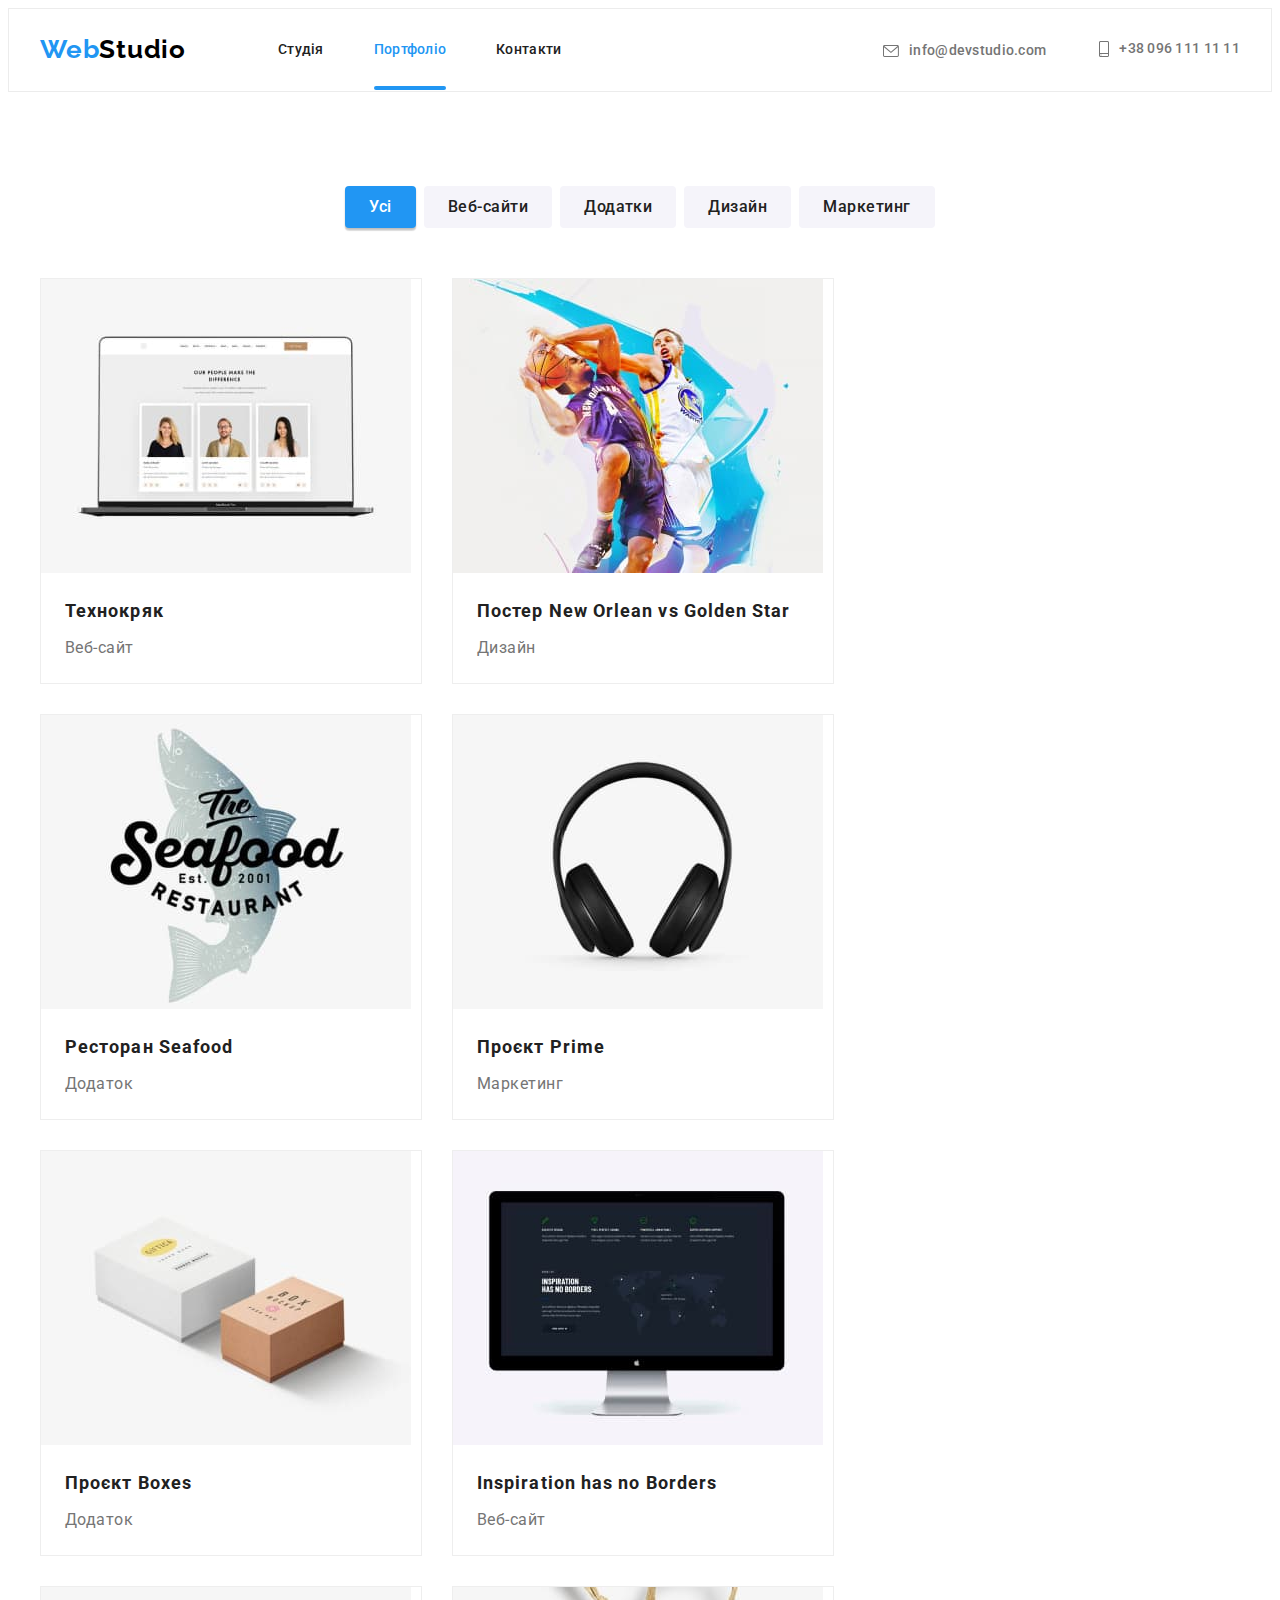
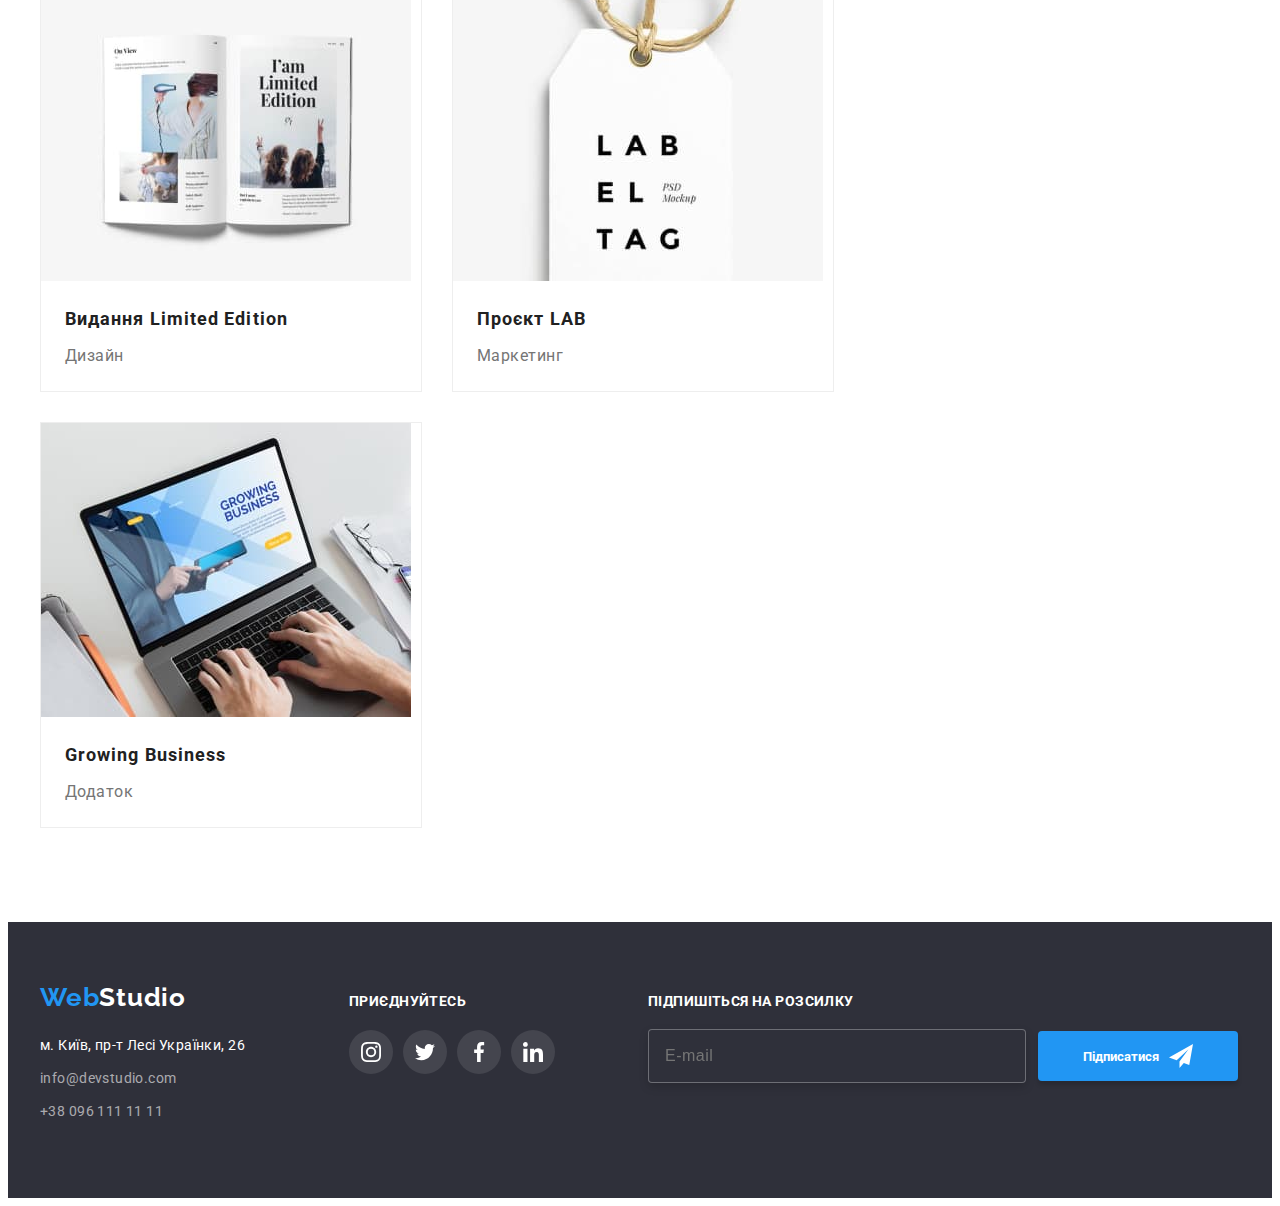
==== commit ca96e249: "зброс паддинг маржан" ====
--- a/portfolio.html
+++ b/portfolio.html
@@ -23,8 +23,8 @@
     integrity="sha512-wpPYUAdjBVSE4KJnH1VR1HeZfpl1ub8YT/NKx4PuQ5NmX2tKuGu6U/JRp5y+Y8XG2tV+wKQpNHVUX03MfMFn9Q=="
     crossorigin="anonymous" referrerpolicy="no-referrer" />
   <!-- Local Styles -->
-  <link rel="stylesheet" href="/css/main.min.css">
-  <link rel="stylesheet" href="./css/styles.css" />
+  <link rel="stylesheet" href="./css/main.min.css" />
+  <!-- <link rel="stylesheet" href="./css/styles.css" /> -->
 </head>
 
 <body>
@@ -74,7 +74,7 @@
         </ul>
 
         <!--картки-->
-        <ul class="card list">
+        <ul class="card">
           <li class="card__item">
             <a href="#" class="card__link link"></a>
             <div class="card__thumb">
@@ -95,8 +95,7 @@
             <div class="card__thumb">
               <img src="./images/card-2.jpg" alt="постер" width: 370px; height: 294px; />
               <p class="card__overlay"> Ресурс пропонує комплексні пропозиції з різним рівнем функціоналу та сервісів.
-                Все це
-                дозволить
+                Все цедозволить
                 відвідувачу отримати вичерпні відомості про компанію чи приватну особу.
               </p>
             </div>
--- a/css/main.min.css
+++ b/css/main.min.css
@@ -1 +1 @@
-:root{--primary-background-color: #ffffff;--secondary-background-color: #f5f4fa;--tertiary-background-color: #2f303a;--accent-color: #2196f3;--primary-color-text: #212121;--secondary-color-text: #757575;--tertiary-color-text: #ffffff;--btn-color-filter-activ: 0px 3px 1px rgba(0, 0, 0, 0.1), 0px 1px 2px rgba(0, 0, 0, 0.08), 0px 2px 2px rgba(0, 0, 0, 0.12);--font-size-normal: 14px;--icon-color: #afb1b8;--duration: 250ms;--timing-function: cubic-bezier(0.4, 0, 0.2, 1)}.visually-hidden{position:absolute;white-space:nowrap;width:1px;height:1px;overflow:hidden;border:0;padding:0;clip:rect(0 0 0 0);-webkit-clip-path:inset(50%);clip-path:inset(50%);margin:-1px}.filter,.join__list,.footer__link,.cliens__list,.socials,.team__list,.section__list,.about__list,.contacts,.nav__list{list-style:none}.join__link,.footer__contact,.footer__nav,.cliens__link,.contacts__data,.nav__link,.logo{text-decoration:none}body{background:var(--primary-background-color);color:var(--primary-color-text);font-size:var(--font-size-normal);font-family:"Roboto",sans-serif}h1,h2,h3,h4,h5,h6,p{margin:0}.list{list-style:none;padding-left:0;margin:0}.link{text-decoration:none;color:inherit}img{display:block;max-width:100%;height:auto}address{font-style:normal}.container{width:1200px;padding:0 15px;margin:0 auto}.header{border:1px solid #ececec}.header__container{display:-webkit-box;display:-ms-flexbox;display:flex;-webkit-box-align:center;-ms-flex-align:center;align-items:center}.logo{margin-right:93px;width:145px;height:31px;left:215px;top:24px;font-family:"Raleway";font-style:normal;font-weight:700;-webkit-box-align:center;-ms-flex-align:center;align-items:center;font-size:26px;line-height:1.19;letter-spacing:.03em;color:var(--accent-color)}.logo__header{color:#000}.nav{display:-webkit-box;display:-ms-flexbox;display:flex;-webkit-box-align:center;-ms-flex-align:center;align-items:center}.nav__list{display:-webkit-box;display:-ms-flexbox;display:flex;-webkit-box-align:center;-ms-flex-align:center;align-items:center;gap:50px}.nav__link{display:inline-block;padding-top:32px;padding-bottom:32px;font-weight:500;line-height:1.14;letter-spacing:.02em;color:var(--primary-color-text);position:relative;-webkit-transition:color var(--duration) var(--timing-function);transition:color var(--duration) var(--timing-function)}.nav__link:hover,.nav__link:focus,.nav__link--current{color:var(--accent-color)}.nav__link--current::after{content:"";display:block;width:100%;height:4px;border-radius:4px;background-color:var(--accent-color);position:absolute;bottom:0px}.contacts{margin-left:auto}.contacts__item{display:inline-block}.contacts .contacts__item+.contacts__item{margin-left:50px}.contacts__data{display:-webkit-box;display:-ms-flexbox;display:flex;-webkit-box-align:center;-ms-flex-align:center;align-items:center;gap:10px;padding-top:32px;padding-bottom:32px;font-weight:500;line-height:1.14;letter-spacing:.02em;color:var(--secondary-color-text);-webkit-transition:color var(--duration) var(--timing-function);transition:color var(--duration) var(--timing-function)}.contacts .contacts__data:hover,.contacts .contacts__data:focus{color:var(--accent-color)}.contacts__icon{fill:currentColor}.hero{max-width:1600px;margin:auto;background-color:var(--tertiary-background-color);padding-top:200px;padding-bottom:200px;text-align:center;background-image:-webkit-gradient(linear, left top, right top, from(rgba(47, 48, 58, 0.4)), to(rgba(47, 48, 58, 0.4))),url(../images/hero.jpg);background-image:linear-gradient(to right, rgba(47, 48, 58, 0.4), rgba(47, 48, 58, 0.4)),url(../images/hero.jpg);background-repeat:no-repeat;background-position:center}.hero__title{width:696px;text-align:center;margin-left:auto;margin-right:auto;margin-bottom:30px;font-weight:900;font-size:44px;line-height:1.36;text-align:center;letter-spacing:.06em;text-transform:uppercase;color:var(--primary-background-color)}.hero__btn{padding:10px 32px 10px 32px}.hero .overlay{height:600px;max-width:1600px;margin-left:auto;margin-right:auto}.btn{border:none;font-size:16px;font-family:inherit;min-width:216px;height:50px;text-align:center;cursor:pointer;background-color:var(--accent-color);border-radius:4px;color:var(--primary-background-color);-webkit-transition:background-color var(--duration) var(--timing-function);transition:background-color var(--duration) var(--timing-function)}.btn:hover,.btn:focus{background-color:#188ce8}.about{padding-top:94px;padding-bottom:0px}.about__list{display:-webkit-box;display:-ms-flexbox;display:flex;gap:30px}.about__item{width:270px}.about__title{margin-bottom:10px;font-size:14px;line-height:1.14;letter-spacing:.03em;text-transform:uppercase}.about__description{line-height:1.71;letter-spacing:.03em;color:var(--secondary-color-text)}.icon__box{display:-webkit-box;display:-ms-flexbox;display:flex;-webkit-box-align:center;-ms-flex-align:center;align-items:center;-webkit-box-pack:center;-ms-flex-pack:center;justify-content:center;width:270px;height:120px;border-radius:4px;margin-bottom:30px;background:var(--secondary-background-color)}.section{padding-top:94px;padding-bottom:94px}.section__list{display:-webkit-box;display:-ms-flexbox;display:flex;gap:30px}.section__title{margin-bottom:50px;font-size:36px;line-height:1.17;text-align:center;letter-spacing:.03em}.section__item{position:relative}.section__overlay{position:absolute;bottom:0;padding-top:27px;padding-bottom:27px;width:100%;background-color:rgba(47,48,58,.8)}.section__text{line-height:16px;text-align:center;letter-spacing:.03em;text-transform:uppercase;color:var(--primary-background-color)}.team{padding-top:94px;padding-bottom:94px;background-color:#f5f4fa}.team__title{margin-bottom:50px;font-size:36px;line-height:1.17;text-align:center;letter-spacing:.03em}.team__list{display:-webkit-box;display:-ms-flexbox;display:flex;gap:30px;text-align:center;margin:0 auto}.team__item{background-color:var(--primary-background-color);-webkit-box-shadow:0px 1px 3px rgba(0,0,0,.12),0px 1px 1px rgba(0,0,0,.14),0px 2px 1px rgba(0,0,0,.2);box-shadow:0px 1px 3px rgba(0,0,0,.12),0px 1px 1px rgba(0,0,0,.14),0px 2px 1px rgba(0,0,0,.2);border-radius:0px 0px 4px 4px}.team__info{padding-top:30px;padding-bottom:30px}.team__name{margin-bottom:10px;font-size:16px;line-height:1.19;text-align:center;letter-spacing:.03em}.team__position{font-size:16px;line-height:1.19;text-align:center;letter-spacing:.03em;margin-bottom:16px;color:var(--secondary-color-text)}.socials{display:-webkit-box;display:-ms-flexbox;display:flex;-webkit-box-pack:center;-ms-flex-pack:center;justify-content:center;-webkit-box-align:center;-ms-flex-align:center;align-items:center;gap:10px;padding:0px}.socials__link{display:-webkit-box;display:-ms-flexbox;display:flex;-webkit-box-pack:center;-ms-flex-pack:center;justify-content:center;-webkit-box-align:center;-ms-flex-align:center;align-items:center;width:44px;height:44px;border-radius:50px;color:var(--icon-color);-webkit-transition:background-color var(--duration) var(--timing-function),color var(--duration) var(--timing-function);transition:background-color var(--duration) var(--timing-function),color var(--duration) var(--timing-function);background-color:var(--primary-background-color)}.socials__link:hover,.socials__link:focus{background-color:var(--accent-color);color:var(--primary-background-color)}.socials__icon{-webkit-box-align:center;-ms-flex-align:center;align-items:center;fill:currentColor}.cliens{padding-top:94px;padding-bottom:94px}.cliens__title{margin-bottom:50px;font-size:36px;line-height:1.17;letter-spacing:.03em;text-align:center}.cliens__list{display:-webkit-box;display:-ms-flexbox;display:flex;-webkit-box-align:center;-ms-flex-align:center;align-items:center;-webkit-box-pack:center;-ms-flex-pack:center;justify-content:center;gap:30px}.cliens__item{width:170px;height:92px}.cliens__link{width:100%;height:100%;display:-webkit-box;display:-ms-flexbox;display:flex;-webkit-box-pack:center;-ms-flex-pack:center;justify-content:center;-webkit-box-align:center;-ms-flex-align:center;align-items:center;border:1px solid #afb1b8;border-radius:4px;color:var(--icon-color);-webkit-transition:color var(--duration) var(--timing-function),border-color var(--duration) var(--timing-function);transition:color var(--duration) var(--timing-function),border-color var(--duration) var(--timing-function)}.cliens__link:hover,.cliens__link:focus{border-color:1px solid var(--accent-color);color:var(--accent-color)}.footer{padding-top:60px;padding-bottom:60px;background-color:var(--tertiary-background-color)}.footer__container{display:-webkit-box;display:-ms-flexbox;display:flex;-webkit-box-align:baseline;-ms-flex-align:baseline;align-items:baseline}.footer__logo{margin-bottom:20px}.footer__studio{color:var(--tertiary-color-text)}.footer__nav{font-style:normal;line-height:1.71;letter-spacing:.03em;color:var(--primary-background-color);-webkit-transition:color var(--duration) var(--timing-function);transition:color var(--duration) var(--timing-function)}.footer__nav:hover,.footer__nav:focus{color:var(--accent-color)}.footer__contact{font-style:normal;line-height:1.71;letter-spacing:.03em;color:rgba(255,255,255,.6);-webkit-transition:color var(--duration) var(--timing-function);transition:color var(--duration) var(--timing-function)}.footer__contact:hover,.footer .footer__contact:focus{color:var(--accent-color)}.footer__link:not(:last-child){margin-bottom:9px}.footer__list{padding:0px}.footer__contact{min-width:231px;margin-right:70px}.join{margin-right:93px}.join__item{width:44px;height:44px;border-radius:50%;background:rgba(255,255,255,.1)}.join__list{display:-webkit-box;display:-ms-flexbox;display:flex;-webkit-box-align:center;-ms-flex-align:center;align-items:center;-webkit-box-pack:center;-ms-flex-pack:center;justify-content:center;padding:0px;gap:10px}.join__link{display:-webkit-box;display:-ms-flexbox;display:flex;-webkit-box-align:center;-ms-flex-align:center;align-items:center;-webkit-box-pack:center;-ms-flex-pack:center;justify-content:center;width:100%;height:100%;border-radius:50%;fill:#fff;-webkit-transition:background-color var(--duration) var(--timing-function);transition:background-color var(--duration) var(--timing-function)}.join__link:hover,.join__link:focus{background-color:var(--accent-color)}.join__text{margin-top:0px;margin-bottom:20px;font-weight:700;font-size:14px;line-height:1.14;letter-spacing:.03em;text-transform:uppercase;color:var(--primary-background-color)}.subscribe__form{display:-webkit-box;display:-ms-flexbox;display:flex;-webkit-box-align:center;-ms-flex-align:center;align-items:center;-webkit-box-pack:center;-ms-flex-pack:center;justify-content:center;gap:12px}.subscribe__text{margin-bottom:20px;font-weight:700;font-size:14px;line-height:16px;letter-spacing:.03em;text-transform:uppercase;margin-bottom:20px;color:var(--primary-background-color)}.subscribe__input{padding-left:16px;width:358px;height:50px;background-color:#2f303a;border:1px solid rgba(255,255,255,.3);-webkit-filter:drop-shadow(0px 4px 4px rgba(0, 0, 0, 0.15));filter:drop-shadow(0px 4px 4px rgba(0, 0, 0, 0.15));border-radius:4px;display:-webkit-box;display:-ms-flexbox;display:flex;-webkit-box-align:center;-ms-flex-align:center;align-items:center;letter-spacing:.03em;font-size:16px;line-height:20px;color:rgba(255,255,255,.6)}.subscribe__btn{display:-webkit-box;display:-ms-flexbox;display:flex;-webkit-box-align:center;-ms-flex-align:center;align-items:center;-webkit-box-pack:center;-ms-flex-pack:center;justify-content:center;gap:10px;font-weight:700;min-width:200px;height:50px;font-family:inherit;text-align:center;cursor:pointer;background-color:var(--accent-color);color:var(--primary-background-color);-webkit-box-shadow:0px 4px 4px rgba(0,0,0,.15);box-shadow:0px 4px 4px rgba(0,0,0,.15);border:none;border-radius:4px}.filter{display:-webkit-box;display:-ms-flexbox;display:flex;-webkit-box-pack:center;-ms-flex-pack:center;justify-content:center;gap:8px;text-align:center;margin-bottom:50px}.filter__btn{background:#f5f4fa;font-family:"Roboto",sans-serif;font-style:normal;font-weight:500;font-size:16px;line-height:1.63;text-align:center;letter-spacing:.03em;border-radius:4px;border-color:rgba(0,0,0,0);cursor:pointer;padding:6px 22px;color:var(--primary-color-text);-webkit-transition-property:background-color,color,-webkit-box-shadow;transition-property:background-color,color,-webkit-box-shadow;transition-property:background-color,color,box-shadow;transition-property:background-color,color,box-shadow,-webkit-box-shadow;-webkit-transition-duration:var(--duration);transition-duration:var(--duration);-webkit-transition-timing-function:var(--timing-function);transition-timing-function:var(--timing-function)}.filter__btn:hover,.filter__btn:focus{background-color:var(--accent-color);color:var(--tertiary-color-text);-webkit-box-shadow:var(--btn-color-filter-activ);box-shadow:var(--btn-color-filter-activ)}.filter__btn--activ{background-color:var(--accent-color);color:var(--primary-background-color);-webkit-box-shadow:var(--btn-color-filter-activ);box-shadow:var(--btn-color-filter-activ)}.card{display:-webkit-box;display:-ms-flexbox;display:flex;-ms-flex-wrap:wrap;flex-wrap:wrap;gap:30px}.card__item{-ms-flex-preferred-size:calc((100% - 60px)/3);flex-basis:calc((100% - 60px)/3);background-color:#fff;border:1px solid #eee;-webkit-transition:background-color var(--duration) var(--timing-function),-webkit-box-shadow var(--duration) var(--timing-function);transition:background-color var(--duration) var(--timing-function),-webkit-box-shadow var(--duration) var(--timing-function);transition:background-color var(--duration) var(--timing-function),box-shadow var(--duration) var(--timing-function);transition:background-color var(--duration) var(--timing-function),box-shadow var(--duration) var(--timing-function),-webkit-box-shadow var(--duration) var(--timing-function)}.card__item:hover,.card__item:focus{background-color:var(--primary-background-color);-webkit-box-shadow:0px 1px 1px rgba(0,0,0,.12),0px 4px 4px rgba(0,0,0,.06),1px 4px 6px rgba(0,0,0,.16);box-shadow:0px 1px 1px rgba(0,0,0,.12),0px 4px 4px rgba(0,0,0,.06),1px 4px 6px rgba(0,0,0,.16)}.card__title{font-size:18px;line-height:2;letter-spacing:.06em;margin-bottom:4px}.card__info{font-size:16px;line-height:1.88;letter-spacing:.03em;color:var(--secondary-color-text)}.card__discription{padding:20px 24px}.card__thumb{position:relative;overflow:hidden}.card__overlay{position:absolute;top:0;left:0;padding-right:24px;padding-left:24px;display:-webkit-box;display:-ms-flexbox;display:flex;-webkit-box-align:center;-ms-flex-align:center;align-items:center;width:100%;height:100%;background-color:rgba(33,150,243,.9);font-size:18px;line-height:28px;letter-spacing:.03em;color:#fff;-webkit-transform:translateY(100%);transform:translateY(100%);-webkit-transition:-webkit-transform var(--duration) var(--timing-function);transition:-webkit-transform var(--duration) var(--timing-function);transition:transform var(--duration) var(--timing-function);transition:transform var(--duration) var(--timing-function), -webkit-transform var(--duration) var(--timing-function)}.card__item:hover .card__overlay{-webkit-transform:translateY(0);transform:translateY(0)}.backdrop{position:fixed;top:0;left:0;width:100%;height:100%;background-color:rgba(0,0,0,.2);-webkit-transition:opacity 200ms linear,visibility 200ms linear;transition:opacity 200ms linear,visibility 200ms linear}.backdrop.is-hidden{opacity:0;visibility:hidden;pointer-events:none}.modal{position:absolute;top:50%;left:50%;padding:40px;-webkit-transform:translateX(-50%) translateY(-50%);transform:translateX(-50%) translateY(-50%);width:528px;background-color:#fff;-webkit-box-shadow:0px 1px 3px rgba(0,0,0,.12),0px 1px 1px rgba(0,0,0,.14),0px 2px 1px rgba(0,0,0,.2);box-shadow:0px 1px 3px rgba(0,0,0,.12),0px 1px 1px rgba(0,0,0,.14),0px 2px 1px rgba(0,0,0,.2);border-radius:4px;-webkit-transition:opacity 400ms,-webkit-transform 400ms;transition:opacity 400ms,-webkit-transform 400ms;transition:transform 400ms,opacity 400ms;transition:transform 400ms,opacity 400ms,-webkit-transform 400ms}.modal.backdrop.is-hidden{opacity:0;-webkit-transform:translateX(-50%) translateY(-70%);transform:translateX(-50%) translateY(-70%)}.modal__btn{position:absolute;top:8px;right:8px;padding:0px;display:-webkit-inline-box;display:-ms-inline-flexbox;display:inline-flex;-webkit-box-align:center;-ms-flex-align:center;align-items:center;-webkit-box-pack:center;-ms-flex-pack:center;justify-content:center;width:30px;height:30px;background-color:rgba(0,0,0,0);border:1px solid rgba(0,0,0,.1);border-radius:50%;cursor:pointer;-webkit-transition:border var(--duration) var(--timing-function);transition:border var(--duration) var(--timing-function)}.modal__btn:hover,.modal__btn:focus{border-color:var(--accent-color)}.modal__icon{fill:#000;-webkit-transition:fill var(--duration) var(--timing-function);transition:fill var(--duration) var(--timing-function)}.modal__icon:hover,.modal__icon:focus{fill:var(--accent-color)}.modal__label{display:block;text-align:center;margin-bottom:12px;font-size:20px;line-height:1.15;letter-spacing:.03em;color:var(--primary-color-text)}.modal .modal__form-group{margin-bottom:20px}.modal__form-label{display:block;margin-bottom:4px;font-size:12px;line-height:14px;letter-spacing:.01em;color:var(--secondary-color-text)}.modal__form-wrapper{position:relative;margin-bottom:10px}.modal__form-field{width:100%;height:40px;padding-left:42px;padding-right:42px;border:1px solid rgba(33,33,33,.2);border-radius:4px;outline:1px solid rgba(0,0,0,0);outline-offset:-1px;-webkit-transition:outline-color var(--duration) var(--timing-function);transition:outline-color var(--duration) var(--timing-function)}.modal__form-field:focus{outline-color:var(--accent-color)}.modal__form-icons{position:absolute;top:50%;left:12px;-webkit-transform:translateY(-50%);transform:translateY(-50%);-webkit-transition:fill var(--duration) var(--timing-function);transition:fill var(--duration) var(--timing-function)}.modal__form-field:focus+.modal__form-icons{fill:var(--accent-color)}.modal__form-message{display:block;width:100%;height:120px;padding:12px 16px;font-size:12px;line-height:14px;letter-spacing:.01em;outline:1px solid rgba(0,0,0,0);outline-offset:-1px;resize:none;border:1px solid rgba(33,33,33,.2);border-radius:4px;-webkit-transition:outline-color var(--duration) var(--timing-function);transition:outline-color var(--duration) var(--timing-function)}.modal__form-message:focus{outline-color:var(--accent-color)}.modal__form-agreement{margin-bottom:30px;display:-webkit-box;display:-ms-flexbox;display:flex;-webkit-box-align:center;-ms-flex-align:center;align-items:center;-webkit-box-pack:center;-ms-flex-pack:center;justify-content:center;gap:9px}.modal__form-agreement-desc{font-size:14px;line-height:24px;letter-spacing:.03em;color:var(--secondary-color-text)}.modal__form-agreement-link{color:var(--accent-color)}.modal__form-checkbox{-webkit-appearance:none;-moz-appearance:none;appearance:none;width:16px;height:15px;outline:2px solid rgba(0,0,0,0);outline-offset:-2px;border:2px solid var(--primary-color-text);border-radius:2px;background-position:center;background-repeat:no-repeat}.modal__form-checkbox:checked{outline-color:var(--accent-color);background-color:var(--accent-color);background-image:url("data:image/svg+xml,%3Csvg width='13' height='10' viewBox='0 0 13 10' fill='none' xmlns='http://www.w3.org/2000/svg'%3E%3Cpath d='M1.95703 4.75166L1.88825 4.68604L1.81923 4.75141L0.93123 5.59258L0.854858 5.66492L0.930974 5.73753L4.42671 9.07236L4.49574 9.1382L4.56476 9.07236L12.069 1.91352L12.1449 1.84116L12.069 1.76881L11.1873 0.927644L11.1183 0.861826L11.0493 0.927611L4.49577 7.17353L1.95703 4.75166Z' fill='white' stroke='white' stroke-width='0.2'/%3E%3C/svg%3E")}.modal__form-btn{display:block;margin:0 auto;padding:10px 52px;font-family:inherit;font-weight:700;font-size:16px;line-height:1.9;-webkit-box-align:center;-ms-flex-align:center;align-items:center;letter-spacing:.06em;cursor:pointer;color:var(--tertiary-color-text);background-color:var(--accent-color);-webkit-box-shadow:0px 4px 4px rgba(0,0,0,.15);box-shadow:0px 4px 4px rgba(0,0,0,.15);border-color:rgba(0,0,0,0);border-radius:4px;-webkit-transition:background-color var(--duration) var(--timing-function);transition:background-color var(--duration) var(--timing-function)}.modal__form-btn:hover,.modal__form-btn:focus{background-color:#188ce8}/*# sourceMappingURL=main.min.css.map */+:root{--primary-background-color: #ffffff;--secondary-background-color: #f5f4fa;--tertiary-background-color: #2f303a;--accent-color: #2196f3;--primary-color-text: #212121;--secondary-color-text: #757575;--tertiary-color-text: #ffffff;--btn-color-filter-activ: 0px 3px 1px rgba(0, 0, 0, 0.1), 0px 1px 2px rgba(0, 0, 0, 0.08), 0px 2px 2px rgba(0, 0, 0, 0.12);--font-size-normal: 14px;--icon-color: #afb1b8;--duration: 250ms;--timing-function: cubic-bezier(0.4, 0, 0.2, 1)}.visually-hidden{position:absolute;white-space:nowrap;width:1px;height:1px;overflow:hidden;border:0;padding:0;clip:rect(0 0 0 0);-webkit-clip-path:inset(50%);clip-path:inset(50%);margin:-1px}.card,.filter,.join__list,.footer__link,.cliens__list,.socials,.team__list,.section__list,.about__list,.contacts,.nav__list{list-style:none;padding:0;margin:0}.join__link,.footer__contact,.footer__nav,.cliens__link,.contacts__data,.nav__link,.logo{text-decoration:none}body{background:var(--primary-background-color);color:var(--primary-color-text);font-size:var(--font-size-normal);font-family:"Roboto",sans-serif}h1,h2,h3,h4,h5,h6,p{margin:0}list{list-style:none;padding-left:0;margin:0}link{text-decoration:none;color:inherit}img{display:block;max-width:100%;height:auto}address{font-style:normal}.container{width:1200px;padding:0 15px;margin:0 auto}.header{border:1px solid #ececec}.header__container{display:-webkit-box;display:-ms-flexbox;display:flex;-webkit-box-align:center;-ms-flex-align:center;align-items:center}.logo{margin-right:93px;width:145px;height:31px;left:215px;top:24px;font-family:"Raleway";font-style:normal;font-weight:700;-webkit-box-align:center;-ms-flex-align:center;align-items:center;font-size:26px;line-height:1.19;letter-spacing:.03em;color:var(--accent-color)}.logo__header{color:#000}.nav{display:-webkit-box;display:-ms-flexbox;display:flex;-webkit-box-align:center;-ms-flex-align:center;align-items:center;padding:0;margin:0}.nav__list{display:-webkit-box;display:-ms-flexbox;display:flex;gap:50px}.nav__link{display:inline-block;padding-top:32px;padding-bottom:32px;font-weight:500;line-height:1.14;letter-spacing:.02em;color:var(--primary-color-text);position:relative;-webkit-transition:color var(--duration) var(--timing-function);transition:color var(--duration) var(--timing-function)}.nav__link:hover,.nav__link:focus,.nav__link--current{color:var(--accent-color)}.nav__link--current::after{content:"";display:block;width:100%;height:4px;border-radius:4px;background-color:var(--accent-color);position:absolute;bottom:0px}.contacts{margin-left:auto}.contacts__item{display:inline-block}.contacts .contacts__item+.contacts__item{margin-left:50px}.contacts__data{display:-webkit-box;display:-ms-flexbox;display:flex;-webkit-box-align:center;-ms-flex-align:center;align-items:center;gap:10px;padding-top:32px;padding-bottom:32px;font-weight:500;line-height:1.14;letter-spacing:.02em;color:var(--secondary-color-text);-webkit-transition:color var(--duration) var(--timing-function);transition:color var(--duration) var(--timing-function)}.contacts .contacts__data:hover,.contacts .contacts__data:focus{color:var(--accent-color)}.contacts__icon{fill:currentColor}.hero{max-width:1600px;margin:auto;background-color:var(--tertiary-background-color);padding-top:200px;padding-bottom:200px;text-align:center;background-image:-webkit-gradient(linear, left top, right top, from(rgba(47, 48, 58, 0.4)), to(rgba(47, 48, 58, 0.4))),url(../images/hero.jpg);background-image:linear-gradient(to right, rgba(47, 48, 58, 0.4), rgba(47, 48, 58, 0.4)),url(../images/hero.jpg);background-repeat:no-repeat;background-position:center}.hero__title{width:696px;text-align:center;margin-left:auto;margin-right:auto;margin-bottom:30px;font-weight:900;font-size:44px;line-height:1.36;text-align:center;letter-spacing:.06em;text-transform:uppercase;color:var(--primary-background-color)}.hero__btn{padding:10px 32px 10px 32px}.hero .overlay{height:600px;max-width:1600px;margin-left:auto;margin-right:auto}.btn{border:none;font-size:16px;font-family:inherit;min-width:216px;height:50px;text-align:center;cursor:pointer;background-color:var(--accent-color);border-radius:4px;color:var(--primary-background-color);-webkit-transition:background-color var(--duration) var(--timing-function);transition:background-color var(--duration) var(--timing-function)}.btn:hover,.btn:focus{background-color:#188ce8}.about{padding-top:94px;padding-bottom:0px}.about__list{display:-webkit-box;display:-ms-flexbox;display:flex;gap:30px}.about__item{width:270px}.about__title{margin-bottom:10px;font-size:14px;line-height:1.14;letter-spacing:.03em;text-transform:uppercase}.about__description{line-height:1.71;letter-spacing:.03em;color:var(--secondary-color-text)}.icon__box{display:-webkit-box;display:-ms-flexbox;display:flex;-webkit-box-align:center;-ms-flex-align:center;align-items:center;-webkit-box-pack:center;-ms-flex-pack:center;justify-content:center;width:270px;height:120px;border-radius:4px;margin-bottom:30px;background:var(--secondary-background-color)}.section{padding-top:94px;padding-bottom:94px}.section__list{display:-webkit-box;display:-ms-flexbox;display:flex;gap:30px}.section__title{margin-bottom:50px;font-size:36px;line-height:1.17;text-align:center;letter-spacing:.03em}.section__item{position:relative}.section__overlay{position:absolute;bottom:0;padding-top:27px;padding-bottom:27px;width:100%;background-color:rgba(47,48,58,.8)}.section__text{line-height:16px;text-align:center;letter-spacing:.03em;text-transform:uppercase;color:var(--primary-background-color)}.team{padding-top:94px;padding-bottom:94px;background-color:#f5f4fa}.team__title{margin-bottom:50px;font-size:36px;line-height:1.17;text-align:center;letter-spacing:.03em}.team__list{display:-webkit-box;display:-ms-flexbox;display:flex;gap:30px;text-align:center;margin:0 auto}.team__item{background-color:var(--primary-background-color);-webkit-box-shadow:0px 1px 3px rgba(0,0,0,.12),0px 1px 1px rgba(0,0,0,.14),0px 2px 1px rgba(0,0,0,.2);box-shadow:0px 1px 3px rgba(0,0,0,.12),0px 1px 1px rgba(0,0,0,.14),0px 2px 1px rgba(0,0,0,.2);border-radius:0px 0px 4px 4px}.team__info{padding-top:30px;padding-bottom:30px}.team__name{margin-bottom:10px;font-size:16px;line-height:1.19;text-align:center;letter-spacing:.03em}.team__position{font-size:16px;line-height:1.19;text-align:center;letter-spacing:.03em;margin-bottom:16px;color:var(--secondary-color-text)}.socials{display:-webkit-box;display:-ms-flexbox;display:flex;-webkit-box-pack:center;-ms-flex-pack:center;justify-content:center;-webkit-box-align:center;-ms-flex-align:center;align-items:center;gap:10px;padding:0px}.socials__link{display:-webkit-box;display:-ms-flexbox;display:flex;-webkit-box-pack:center;-ms-flex-pack:center;justify-content:center;-webkit-box-align:center;-ms-flex-align:center;align-items:center;width:44px;height:44px;border-radius:50px;color:var(--icon-color);-webkit-transition:background-color var(--duration) var(--timing-function),color var(--duration) var(--timing-function);transition:background-color var(--duration) var(--timing-function),color var(--duration) var(--timing-function);background-color:var(--primary-background-color)}.socials__link:hover,.socials__link:focus{background-color:var(--accent-color);color:var(--primary-background-color)}.socials__icon{-webkit-box-align:center;-ms-flex-align:center;align-items:center;fill:currentColor}.cliens{padding-top:94px;padding-bottom:94px}.cliens__title{margin-bottom:50px;font-size:36px;line-height:1.17;letter-spacing:.03em;text-align:center}.cliens__list{display:-webkit-box;display:-ms-flexbox;display:flex;-webkit-box-align:center;-ms-flex-align:center;align-items:center;-webkit-box-pack:center;-ms-flex-pack:center;justify-content:center;gap:30px}.cliens__item{width:170px;height:92px}.cliens__link{width:100%;height:100%;display:-webkit-box;display:-ms-flexbox;display:flex;-webkit-box-pack:center;-ms-flex-pack:center;justify-content:center;-webkit-box-align:center;-ms-flex-align:center;align-items:center;border:1px solid #afb1b8;border-radius:4px;color:var(--icon-color);-webkit-transition:color var(--duration) var(--timing-function),border-color var(--duration) var(--timing-function);transition:color var(--duration) var(--timing-function),border-color var(--duration) var(--timing-function)}.cliens__link:hover,.cliens__link:focus{border-color:1px solid var(--accent-color);color:var(--accent-color)}.footer{padding-top:60px;padding-bottom:60px;background-color:var(--tertiary-background-color)}.footer__container{display:-webkit-box;display:-ms-flexbox;display:flex;-webkit-box-align:baseline;-ms-flex-align:baseline;align-items:baseline}.footer__logo{margin-bottom:20px}.footer__studio{color:var(--tertiary-color-text)}.footer__nav{font-style:normal;line-height:1.71;letter-spacing:.03em;color:var(--primary-background-color);-webkit-transition:color var(--duration) var(--timing-function);transition:color var(--duration) var(--timing-function)}.footer__nav:hover,.footer__nav:focus{color:var(--accent-color)}.footer__contact{font-style:normal;line-height:1.71;letter-spacing:.03em;color:rgba(255,255,255,.6);-webkit-transition:color var(--duration) var(--timing-function);transition:color var(--duration) var(--timing-function)}.footer__contact:hover,.footer .footer__contact:focus{color:var(--accent-color)}.footer__link:not(:last-child){margin-bottom:9px}.footer__list{padding:0px}.footer__contact{min-width:231px;margin-right:70px}.join{margin-right:93px}.join__item{width:44px;height:44px;border-radius:50%;background:rgba(255,255,255,.1)}.join__list{display:-webkit-box;display:-ms-flexbox;display:flex;-webkit-box-align:center;-ms-flex-align:center;align-items:center;-webkit-box-pack:center;-ms-flex-pack:center;justify-content:center;padding:0px;gap:10px}.join__link{display:-webkit-box;display:-ms-flexbox;display:flex;-webkit-box-align:center;-ms-flex-align:center;align-items:center;-webkit-box-pack:center;-ms-flex-pack:center;justify-content:center;width:100%;height:100%;border-radius:50%;fill:#fff;-webkit-transition:background-color var(--duration) var(--timing-function);transition:background-color var(--duration) var(--timing-function)}.join__link:hover,.join__link:focus{background-color:var(--accent-color)}.join__text{margin-top:0px;margin-bottom:20px;font-weight:700;font-size:14px;line-height:1.14;letter-spacing:.03em;text-transform:uppercase;color:var(--primary-background-color)}.subscribe__form{display:-webkit-box;display:-ms-flexbox;display:flex;-webkit-box-align:center;-ms-flex-align:center;align-items:center;-webkit-box-pack:center;-ms-flex-pack:center;justify-content:center;gap:12px}.subscribe__text{margin-bottom:20px;font-weight:700;font-size:14px;line-height:16px;letter-spacing:.03em;text-transform:uppercase;margin-bottom:20px;color:var(--primary-background-color)}.subscribe__input{padding-left:16px;width:358px;height:50px;background-color:#2f303a;border:1px solid rgba(255,255,255,.3);-webkit-filter:drop-shadow(0px 4px 4px rgba(0, 0, 0, 0.15));filter:drop-shadow(0px 4px 4px rgba(0, 0, 0, 0.15));border-radius:4px;display:-webkit-box;display:-ms-flexbox;display:flex;-webkit-box-align:center;-ms-flex-align:center;align-items:center;letter-spacing:.03em;font-size:16px;line-height:20px;color:rgba(255,255,255,.6)}.subscribe__btn{display:-webkit-box;display:-ms-flexbox;display:flex;-webkit-box-align:center;-ms-flex-align:center;align-items:center;-webkit-box-pack:center;-ms-flex-pack:center;justify-content:center;gap:10px;font-weight:700;min-width:200px;height:50px;font-family:inherit;text-align:center;cursor:pointer;background-color:var(--accent-color);color:var(--primary-background-color);-webkit-box-shadow:0px 4px 4px rgba(0,0,0,.15);box-shadow:0px 4px 4px rgba(0,0,0,.15);border:none;border-radius:4px}.filter{display:-webkit-box;display:-ms-flexbox;display:flex;-webkit-box-pack:center;-ms-flex-pack:center;justify-content:center;gap:8px;text-align:center;margin-bottom:50px}.filter__btn{background:#f5f4fa;font-family:"Roboto",sans-serif;font-style:normal;font-weight:500;font-size:16px;line-height:1.63;text-align:center;letter-spacing:.03em;border-radius:4px;border-color:rgba(0,0,0,0);cursor:pointer;padding:6px 22px;color:var(--primary-color-text);-webkit-transition-property:background-color,color,-webkit-box-shadow;transition-property:background-color,color,-webkit-box-shadow;transition-property:background-color,color,box-shadow;transition-property:background-color,color,box-shadow,-webkit-box-shadow;-webkit-transition-duration:var(--duration);transition-duration:var(--duration);-webkit-transition-timing-function:var(--timing-function);transition-timing-function:var(--timing-function)}.filter__btn:hover,.filter__btn:focus{background-color:var(--accent-color);color:var(--tertiary-color-text);-webkit-box-shadow:var(--btn-color-filter-activ);box-shadow:var(--btn-color-filter-activ)}.filter__btn--activ{background-color:var(--accent-color);color:var(--primary-background-color);-webkit-box-shadow:var(--btn-color-filter-activ);box-shadow:var(--btn-color-filter-activ)}.card{display:-webkit-box;display:-ms-flexbox;display:flex;-ms-flex-wrap:wrap;flex-wrap:wrap;gap:30px}.card__item{-ms-flex-preferred-size:calc((100% - 60px)/3);flex-basis:calc((100% - 60px)/3);background-color:#fff;border:1px solid #eee;-webkit-transition:background-color var(--duration) var(--timing-function),-webkit-box-shadow var(--duration) var(--timing-function);transition:background-color var(--duration) var(--timing-function),-webkit-box-shadow var(--duration) var(--timing-function);transition:background-color var(--duration) var(--timing-function),box-shadow var(--duration) var(--timing-function);transition:background-color var(--duration) var(--timing-function),box-shadow var(--duration) var(--timing-function),-webkit-box-shadow var(--duration) var(--timing-function)}.card__item:hover,.card__item:focus{background-color:var(--primary-background-color);-webkit-box-shadow:0px 1px 1px rgba(0,0,0,.12),0px 4px 4px rgba(0,0,0,.06),1px 4px 6px rgba(0,0,0,.16);box-shadow:0px 1px 1px rgba(0,0,0,.12),0px 4px 4px rgba(0,0,0,.06),1px 4px 6px rgba(0,0,0,.16)}.card__title{font-size:18px;line-height:2;letter-spacing:.06em;margin-bottom:4px}.card__info{font-size:16px;line-height:1.88;letter-spacing:.03em;color:var(--secondary-color-text)}.card__discription{padding:20px 24px}.card__thumb{position:relative;overflow:hidden}.card__overlay{position:absolute;top:0;left:0;padding-right:24px;padding-left:24px;display:-webkit-box;display:-ms-flexbox;display:flex;-webkit-box-align:center;-ms-flex-align:center;align-items:center;width:100%;height:100%;background-color:rgba(33,150,243,.9);font-size:18px;line-height:28px;letter-spacing:.03em;color:#fff;-webkit-transform:translateY(100%);transform:translateY(100%);-webkit-transition:-webkit-transform var(--duration) var(--timing-function);transition:-webkit-transform var(--duration) var(--timing-function);transition:transform var(--duration) var(--timing-function);transition:transform var(--duration) var(--timing-function), -webkit-transform var(--duration) var(--timing-function)}.card__item:hover .card__overlay{-webkit-transform:translateY(0);transform:translateY(0)}.backdrop{position:fixed;top:0;left:0;width:100%;height:100%;background-color:rgba(0,0,0,.2);-webkit-transition:opacity 200ms linear,visibility 200ms linear;transition:opacity 200ms linear,visibility 200ms linear}.backdrop.is-hidden{opacity:0;visibility:hidden;pointer-events:none}.modal{position:absolute;top:50%;left:50%;padding:40px;-webkit-transform:translateX(-50%) translateY(-50%);transform:translateX(-50%) translateY(-50%);width:528px;background-color:#fff;-webkit-box-shadow:0px 1px 3px rgba(0,0,0,.12),0px 1px 1px rgba(0,0,0,.14),0px 2px 1px rgba(0,0,0,.2);box-shadow:0px 1px 3px rgba(0,0,0,.12),0px 1px 1px rgba(0,0,0,.14),0px 2px 1px rgba(0,0,0,.2);border-radius:4px;-webkit-transition:opacity 400ms,-webkit-transform 400ms;transition:opacity 400ms,-webkit-transform 400ms;transition:transform 400ms,opacity 400ms;transition:transform 400ms,opacity 400ms,-webkit-transform 400ms}.modal.backdrop.is-hidden{opacity:0;-webkit-transform:translateX(-50%) translateY(-70%);transform:translateX(-50%) translateY(-70%)}.modal__btn{position:absolute;top:8px;right:8px;padding:0px;display:-webkit-inline-box;display:-ms-inline-flexbox;display:inline-flex;-webkit-box-align:center;-ms-flex-align:center;align-items:center;-webkit-box-pack:center;-ms-flex-pack:center;justify-content:center;width:30px;height:30px;background-color:rgba(0,0,0,0);border:1px solid rgba(0,0,0,.1);border-radius:50%;cursor:pointer;-webkit-transition:border var(--duration) var(--timing-function);transition:border var(--duration) var(--timing-function)}.modal__btn:hover,.modal__btn:focus{border-color:var(--accent-color)}.modal__icon{fill:#000;-webkit-transition:fill var(--duration) var(--timing-function);transition:fill var(--duration) var(--timing-function)}.modal__icon:hover,.modal__icon:focus{fill:var(--accent-color)}.modal__label{display:block;text-align:center;margin-bottom:12px;font-size:20px;line-height:1.15;letter-spacing:.03em;color:var(--primary-color-text)}.modal .modal__form-group{margin-bottom:20px}.modal__form-label{display:block;margin-bottom:4px;font-size:12px;line-height:14px;letter-spacing:.01em;color:var(--secondary-color-text)}.modal__form-wrapper{position:relative;margin-bottom:10px}.modal__form-field{width:100%;height:40px;padding-left:42px;padding-right:42px;border:1px solid rgba(33,33,33,.2);border-radius:4px;outline:1px solid rgba(0,0,0,0);outline-offset:-1px;-webkit-transition:outline-color var(--duration) var(--timing-function);transition:outline-color var(--duration) var(--timing-function)}.modal__form-field:focus{outline-color:var(--accent-color)}.modal__form-icons{position:absolute;top:50%;left:12px;-webkit-transform:translateY(-50%);transform:translateY(-50%);-webkit-transition:fill var(--duration) var(--timing-function);transition:fill var(--duration) var(--timing-function)}.modal__form-field:focus+.modal__form-icons{fill:var(--accent-color)}.modal__form-message{display:block;width:100%;height:120px;padding:12px 16px;font-size:12px;line-height:14px;letter-spacing:.01em;outline:1px solid rgba(0,0,0,0);outline-offset:-1px;resize:none;border:1px solid rgba(33,33,33,.2);border-radius:4px;-webkit-transition:outline-color var(--duration) var(--timing-function);transition:outline-color var(--duration) var(--timing-function)}.modal__form-message:focus{outline-color:var(--accent-color)}.modal__form-agreement{margin-bottom:30px;display:-webkit-box;display:-ms-flexbox;display:flex;-webkit-box-align:center;-ms-flex-align:center;align-items:center;-webkit-box-pack:center;-ms-flex-pack:center;justify-content:center;gap:9px}.modal__form-agreement-desc{font-size:14px;line-height:24px;letter-spacing:.03em;color:var(--secondary-color-text)}.modal__form-agreement-link{color:var(--accent-color)}.modal__form-checkbox{-webkit-appearance:none;-moz-appearance:none;appearance:none;width:16px;height:15px;outline:2px solid rgba(0,0,0,0);outline-offset:-2px;border:2px solid var(--primary-color-text);border-radius:2px;background-position:center;background-repeat:no-repeat}.modal__form-checkbox:checked{outline-color:var(--accent-color);background-color:var(--accent-color);background-image:url("data:image/svg+xml,%3Csvg width='13' height='10' viewBox='0 0 13 10' fill='none' xmlns='http://www.w3.org/2000/svg'%3E%3Cpath d='M1.95703 4.75166L1.88825 4.68604L1.81923 4.75141L0.93123 5.59258L0.854858 5.66492L0.930974 5.73753L4.42671 9.07236L4.49574 9.1382L4.56476 9.07236L12.069 1.91352L12.1449 1.84116L12.069 1.76881L11.1873 0.927644L11.1183 0.861826L11.0493 0.927611L4.49577 7.17353L1.95703 4.75166Z' fill='white' stroke='white' stroke-width='0.2'/%3E%3C/svg%3E")}.modal__form-btn{display:block;margin:0 auto;padding:10px 52px;font-family:inherit;font-weight:700;font-size:16px;line-height:1.9;-webkit-box-align:center;-ms-flex-align:center;align-items:center;letter-spacing:.06em;cursor:pointer;color:var(--tertiary-color-text);background-color:var(--accent-color);-webkit-box-shadow:0px 4px 4px rgba(0,0,0,.15);box-shadow:0px 4px 4px rgba(0,0,0,.15);border-color:rgba(0,0,0,0);border-radius:4px;-webkit-transition:background-color var(--duration) var(--timing-function);transition:background-color var(--duration) var(--timing-function)}.modal__form-btn:hover,.modal__form-btn:focus{background-color:#188ce8}/*# sourceMappingURL=main.min.css.map */--- a/css/styles.css
+++ b/css/styles.css
@@ -45,15 +45,15 @@
 /* /* reset
 
 /* Стили для обнуления верхних отступов у элементов  */
-h1,
+/* h1,
 h2,
 h3,
 h4,
 h5,
-h6,
+h6, */
 /* p {
   margin: 0;
-} */ 
+} */
 
 /* Класс для обнуления базовых свойств у списков (ul) 
 .list {
@@ -67,7 +67,6 @@
   text-decoration: none;
   color: inherit;
 }  */
-
 
 /* Свойства для корректного отображения картинок  */
 /* img {
@@ -374,9 +373,9 @@
   text-align: center;
   letter-spacing: 0.03em;
 /* } */
-/* .team__position { */ 
-  /* padding-bottom: 30px; */
-  /* font-size: 16px;
+/* .team__position { */
+/* padding-bottom: 30px; */
+/* font-size: 16px;
   line-height: 1.19;
   text-align: center;
   letter-spacing: 0.03em;
@@ -746,14 +745,14 @@
   background-color: rgba(0, 0, 0, 0.2);
 
   transition: opacity 200ms linear, visibility 200ms linear;
-}
-
-.backdrop.is-hidden {
+} */
+
+/* .backdrop.is-hidden {
   opacity: 0;
   visibility: hidden;
   pointer-events: none;
-}
-.modal {
+} */
+/* .modal {
   position: absolute;
   top: 50%;
   left: 50%;
@@ -767,14 +766,14 @@
   border-radius: 4px;
 
   transition: transform 400ms, opacity 400ms;
-}
+} */
 
 .backdrop.is-hidden .modal {
   opacity: 0;
   transform: translateX(-50%) translateY(-70%);
 }
 
-.modal__btn {
+/* .modal__btn {
   position: absolute;
   top: 8px;
   right: 8px;
@@ -806,9 +805,9 @@
 .modal__icon:hover,
 .modal__icon:focus {
   fill: var(--accent-color);
-}
-
-.modal__label {
+} */
+
+/* .modal__label {
   display: block;
   text-align: center;
   margin-bottom: 12px;
@@ -819,11 +818,11 @@
   color: var(--primary-color-text);
 }
 
-.modal__form-group {
+ .modal__form-group {
   margin-bottom: 20px;
-}
-
-.modal__form-label {
+}  */
+
+/* .modal__form-label {
   display: block;
   margin-bottom: 4px;
   font-size: 12px;
@@ -837,9 +836,9 @@
 .modal__form-wrapper {
   position: relative;
   margin-bottom: 10px;
-}
-
-.modal__form-field {
+} */
+
+/* .modal__form-field {
   width: 100%;
   height: 40px;
   padding-left: 42px;
@@ -850,8 +849,9 @@
   outline-offset: -1px;
 
   transition: outline-color var(--duration) var(--timing-function);
-}
-
+} */
+
+/* 
 .modal__form-field:focus {
   outline-color: var(--accent-color);
 }
@@ -864,8 +864,8 @@
   transform: translateY(-50%);
 
   transition: fill var(--duration) var(--timing-function);
-}
-
+} */
+/* 
 .modal__form-field:focus + .modal__form-icons {
   fill: var(--accent-color);
 }
@@ -948,9 +948,9 @@
   border-color: transparent;
   border-radius: 4px;
   transition: background-color var(--duration) var(--timing-function);
-}
-
+} */
+/* 
 .modal__form-btn:hover,
 .modal__form-btn:focus {
   background-color: #188ce8;
-} */
+}   */
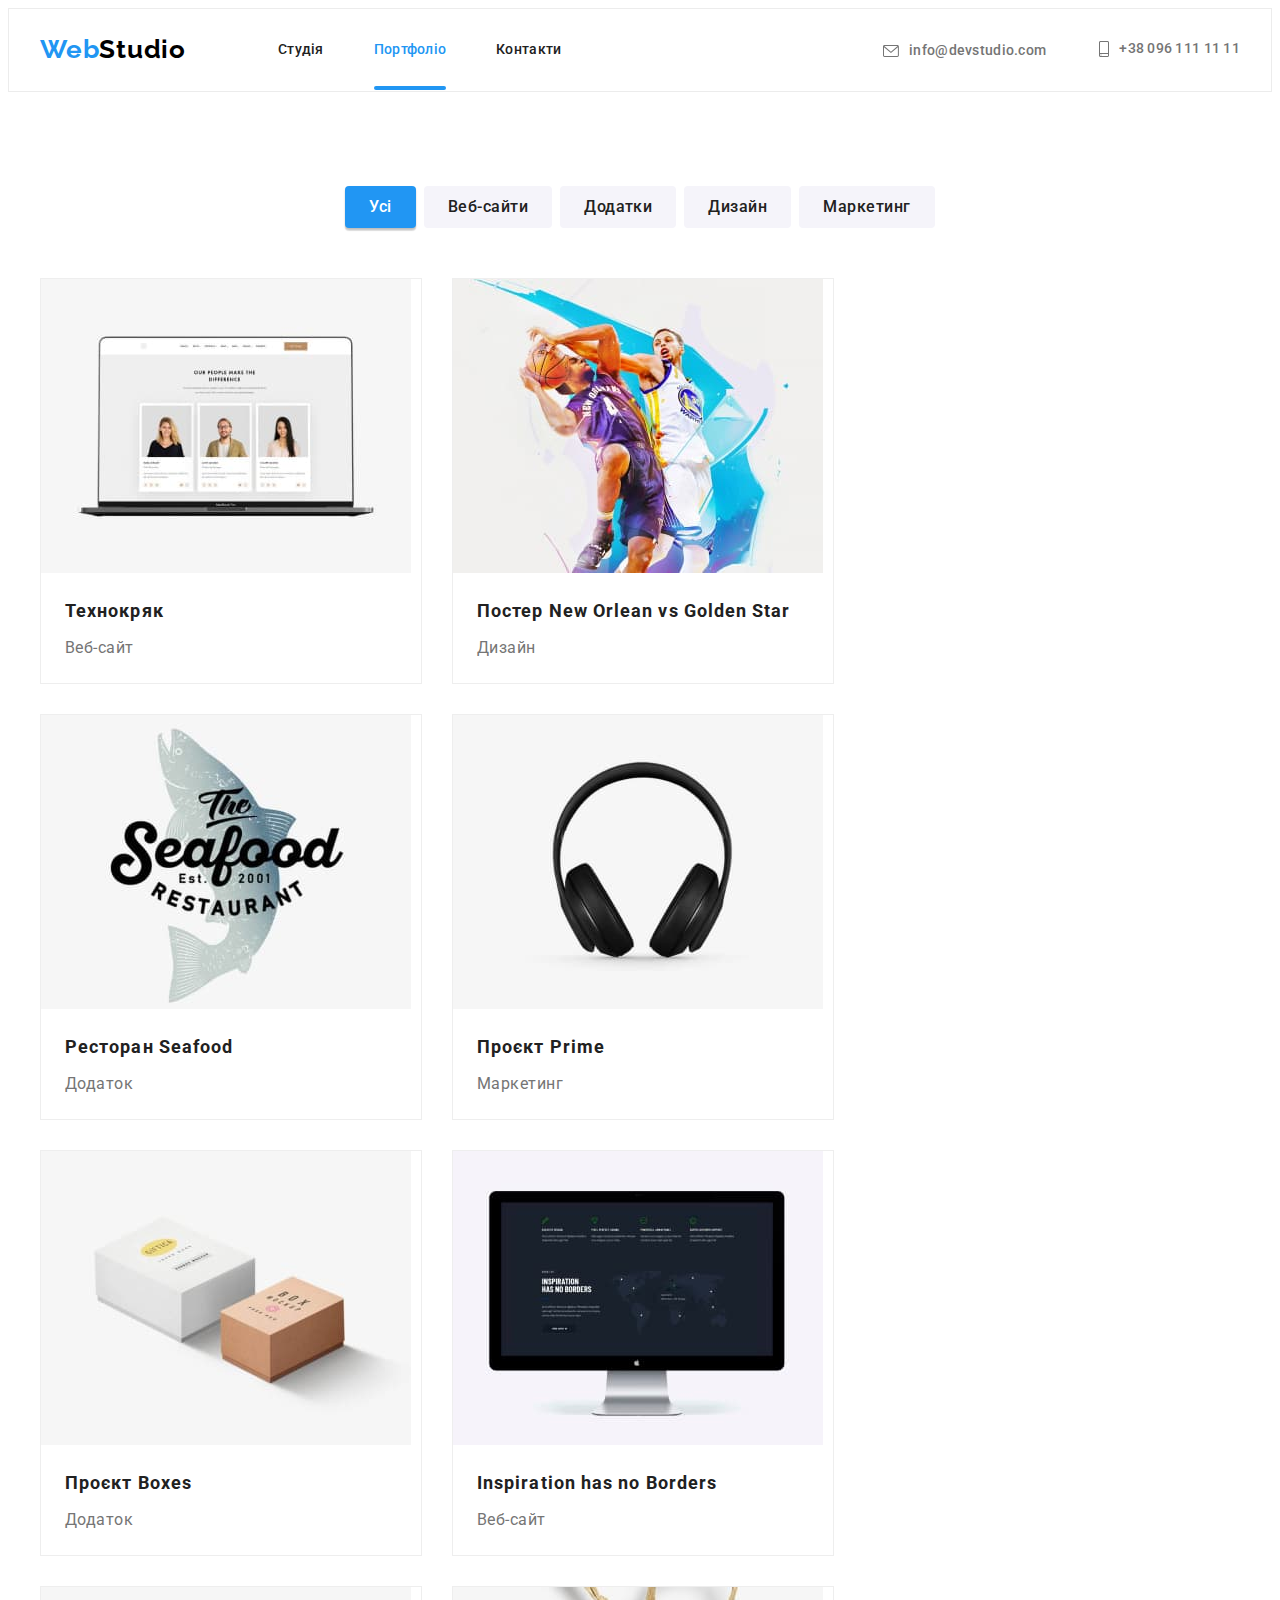
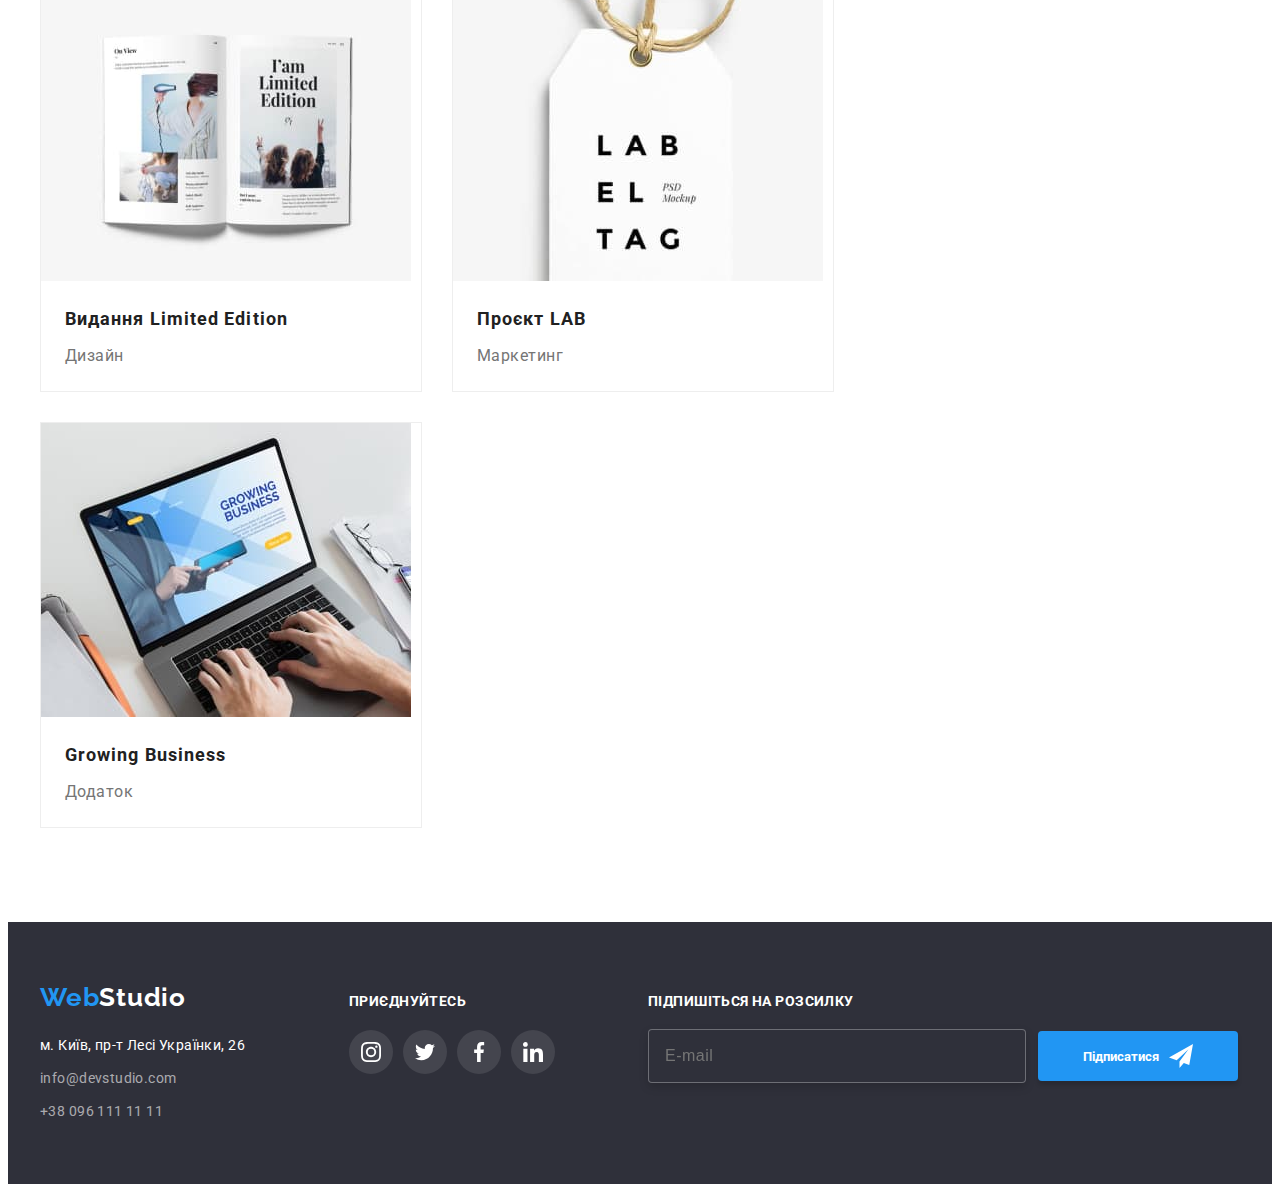
==== commit 3f5c8457: "виправив зауваження обнулив маржини падінг" ====
--- a/portfolio.html
+++ b/portfolio.html
@@ -24,7 +24,7 @@
     crossorigin="anonymous" referrerpolicy="no-referrer" />
   <!-- Local Styles -->
   <link rel="stylesheet" href="./css/main.min.css" />
-  <!-- <link rel="stylesheet" href="./css/styles.css" /> -->
+
 </head>
 
 <body>
@@ -153,7 +153,7 @@
           <li class="card__item">
             <a href="#" class="card__link link"></a>
             <div class="card__thumb">
-              <img src="./images/card-6.jpg" alt="веб-сайд" width: 370px; height: 294px; />
+              <img src="./images/card-6.jpg" alt="веб-сайт" width: 370px; height: 294px; />
               <p class="card__overlay"> Ресурс пропонує комплексні пропозиції з різним рівнем функціоналу та сервісів.
                 Все це
                 дозволить
--- a/css/main.min.css
+++ b/css/main.min.css
@@ -1 +1 @@
-:root{--primary-background-color: #ffffff;--secondary-background-color: #f5f4fa;--tertiary-background-color: #2f303a;--accent-color: #2196f3;--primary-color-text: #212121;--secondary-color-text: #757575;--tertiary-color-text: #ffffff;--btn-color-filter-activ: 0px 3px 1px rgba(0, 0, 0, 0.1), 0px 1px 2px rgba(0, 0, 0, 0.08), 0px 2px 2px rgba(0, 0, 0, 0.12);--font-size-normal: 14px;--icon-color: #afb1b8;--duration: 250ms;--timing-function: cubic-bezier(0.4, 0, 0.2, 1)}.visually-hidden{position:absolute;white-space:nowrap;width:1px;height:1px;overflow:hidden;border:0;padding:0;clip:rect(0 0 0 0);-webkit-clip-path:inset(50%);clip-path:inset(50%);margin:-1px}.card,.filter,.join__list,.footer__link,.cliens__list,.socials,.team__list,.section__list,.about__list,.contacts,.nav__list{list-style:none;padding:0;margin:0}.join__link,.footer__contact,.footer__nav,.cliens__link,.contacts__data,.nav__link,.logo{text-decoration:none}body{background:var(--primary-background-color);color:var(--primary-color-text);font-size:var(--font-size-normal);font-family:"Roboto",sans-serif}h1,h2,h3,h4,h5,h6,p{margin:0}list{list-style:none;padding-left:0;margin:0}link{text-decoration:none;color:inherit}img{display:block;max-width:100%;height:auto}address{font-style:normal}.container{width:1200px;padding:0 15px;margin:0 auto}.header{border:1px solid #ececec}.header__container{display:-webkit-box;display:-ms-flexbox;display:flex;-webkit-box-align:center;-ms-flex-align:center;align-items:center}.logo{margin-right:93px;width:145px;height:31px;left:215px;top:24px;font-family:"Raleway";font-style:normal;font-weight:700;-webkit-box-align:center;-ms-flex-align:center;align-items:center;font-size:26px;line-height:1.19;letter-spacing:.03em;color:var(--accent-color)}.logo__header{color:#000}.nav{display:-webkit-box;display:-ms-flexbox;display:flex;-webkit-box-align:center;-ms-flex-align:center;align-items:center;padding:0;margin:0}.nav__list{display:-webkit-box;display:-ms-flexbox;display:flex;gap:50px}.nav__link{display:inline-block;padding-top:32px;padding-bottom:32px;font-weight:500;line-height:1.14;letter-spacing:.02em;color:var(--primary-color-text);position:relative;-webkit-transition:color var(--duration) var(--timing-function);transition:color var(--duration) var(--timing-function)}.nav__link:hover,.nav__link:focus,.nav__link--current{color:var(--accent-color)}.nav__link--current::after{content:"";display:block;width:100%;height:4px;border-radius:4px;background-color:var(--accent-color);position:absolute;bottom:0px}.contacts{margin-left:auto}.contacts__item{display:inline-block}.contacts .contacts__item+.contacts__item{margin-left:50px}.contacts__data{display:-webkit-box;display:-ms-flexbox;display:flex;-webkit-box-align:center;-ms-flex-align:center;align-items:center;gap:10px;padding-top:32px;padding-bottom:32px;font-weight:500;line-height:1.14;letter-spacing:.02em;color:var(--secondary-color-text);-webkit-transition:color var(--duration) var(--timing-function);transition:color var(--duration) var(--timing-function)}.contacts .contacts__data:hover,.contacts .contacts__data:focus{color:var(--accent-color)}.contacts__icon{fill:currentColor}.hero{max-width:1600px;margin:auto;background-color:var(--tertiary-background-color);padding-top:200px;padding-bottom:200px;text-align:center;background-image:-webkit-gradient(linear, left top, right top, from(rgba(47, 48, 58, 0.4)), to(rgba(47, 48, 58, 0.4))),url(../images/hero.jpg);background-image:linear-gradient(to right, rgba(47, 48, 58, 0.4), rgba(47, 48, 58, 0.4)),url(../images/hero.jpg);background-repeat:no-repeat;background-position:center}.hero__title{width:696px;text-align:center;margin-left:auto;margin-right:auto;margin-bottom:30px;font-weight:900;font-size:44px;line-height:1.36;text-align:center;letter-spacing:.06em;text-transform:uppercase;color:var(--primary-background-color)}.hero__btn{padding:10px 32px 10px 32px}.hero .overlay{height:600px;max-width:1600px;margin-left:auto;margin-right:auto}.btn{border:none;font-size:16px;font-family:inherit;min-width:216px;height:50px;text-align:center;cursor:pointer;background-color:var(--accent-color);border-radius:4px;color:var(--primary-background-color);-webkit-transition:background-color var(--duration) var(--timing-function);transition:background-color var(--duration) var(--timing-function)}.btn:hover,.btn:focus{background-color:#188ce8}.about{padding-top:94px;padding-bottom:0px}.about__list{display:-webkit-box;display:-ms-flexbox;display:flex;gap:30px}.about__item{width:270px}.about__title{margin-bottom:10px;font-size:14px;line-height:1.14;letter-spacing:.03em;text-transform:uppercase}.about__description{line-height:1.71;letter-spacing:.03em;color:var(--secondary-color-text)}.icon__box{display:-webkit-box;display:-ms-flexbox;display:flex;-webkit-box-align:center;-ms-flex-align:center;align-items:center;-webkit-box-pack:center;-ms-flex-pack:center;justify-content:center;width:270px;height:120px;border-radius:4px;margin-bottom:30px;background:var(--secondary-background-color)}.section{padding-top:94px;padding-bottom:94px}.section__list{display:-webkit-box;display:-ms-flexbox;display:flex;gap:30px}.section__title{margin-bottom:50px;font-size:36px;line-height:1.17;text-align:center;letter-spacing:.03em}.section__item{position:relative}.section__overlay{position:absolute;bottom:0;padding-top:27px;padding-bottom:27px;width:100%;background-color:rgba(47,48,58,.8)}.section__text{line-height:16px;text-align:center;letter-spacing:.03em;text-transform:uppercase;color:var(--primary-background-color)}.team{padding-top:94px;padding-bottom:94px;background-color:#f5f4fa}.team__title{margin-bottom:50px;font-size:36px;line-height:1.17;text-align:center;letter-spacing:.03em}.team__list{display:-webkit-box;display:-ms-flexbox;display:flex;gap:30px;text-align:center;margin:0 auto}.team__item{background-color:var(--primary-background-color);-webkit-box-shadow:0px 1px 3px rgba(0,0,0,.12),0px 1px 1px rgba(0,0,0,.14),0px 2px 1px rgba(0,0,0,.2);box-shadow:0px 1px 3px rgba(0,0,0,.12),0px 1px 1px rgba(0,0,0,.14),0px 2px 1px rgba(0,0,0,.2);border-radius:0px 0px 4px 4px}.team__info{padding-top:30px;padding-bottom:30px}.team__name{margin-bottom:10px;font-size:16px;line-height:1.19;text-align:center;letter-spacing:.03em}.team__position{font-size:16px;line-height:1.19;text-align:center;letter-spacing:.03em;margin-bottom:16px;color:var(--secondary-color-text)}.socials{display:-webkit-box;display:-ms-flexbox;display:flex;-webkit-box-pack:center;-ms-flex-pack:center;justify-content:center;-webkit-box-align:center;-ms-flex-align:center;align-items:center;gap:10px;padding:0px}.socials__link{display:-webkit-box;display:-ms-flexbox;display:flex;-webkit-box-pack:center;-ms-flex-pack:center;justify-content:center;-webkit-box-align:center;-ms-flex-align:center;align-items:center;width:44px;height:44px;border-radius:50px;color:var(--icon-color);-webkit-transition:background-color var(--duration) var(--timing-function),color var(--duration) var(--timing-function);transition:background-color var(--duration) var(--timing-function),color var(--duration) var(--timing-function);background-color:var(--primary-background-color)}.socials__link:hover,.socials__link:focus{background-color:var(--accent-color);color:var(--primary-background-color)}.socials__icon{-webkit-box-align:center;-ms-flex-align:center;align-items:center;fill:currentColor}.cliens{padding-top:94px;padding-bottom:94px}.cliens__title{margin-bottom:50px;font-size:36px;line-height:1.17;letter-spacing:.03em;text-align:center}.cliens__list{display:-webkit-box;display:-ms-flexbox;display:flex;-webkit-box-align:center;-ms-flex-align:center;align-items:center;-webkit-box-pack:center;-ms-flex-pack:center;justify-content:center;gap:30px}.cliens__item{width:170px;height:92px}.cliens__link{width:100%;height:100%;display:-webkit-box;display:-ms-flexbox;display:flex;-webkit-box-pack:center;-ms-flex-pack:center;justify-content:center;-webkit-box-align:center;-ms-flex-align:center;align-items:center;border:1px solid #afb1b8;border-radius:4px;color:var(--icon-color);-webkit-transition:color var(--duration) var(--timing-function),border-color var(--duration) var(--timing-function);transition:color var(--duration) var(--timing-function),border-color var(--duration) var(--timing-function)}.cliens__link:hover,.cliens__link:focus{border-color:1px solid var(--accent-color);color:var(--accent-color)}.footer{padding-top:60px;padding-bottom:60px;background-color:var(--tertiary-background-color)}.footer__container{display:-webkit-box;display:-ms-flexbox;display:flex;-webkit-box-align:baseline;-ms-flex-align:baseline;align-items:baseline}.footer__logo{margin-bottom:20px}.footer__studio{color:var(--tertiary-color-text)}.footer__nav{font-style:normal;line-height:1.71;letter-spacing:.03em;color:var(--primary-background-color);-webkit-transition:color var(--duration) var(--timing-function);transition:color var(--duration) var(--timing-function)}.footer__nav:hover,.footer__nav:focus{color:var(--accent-color)}.footer__contact{font-style:normal;line-height:1.71;letter-spacing:.03em;color:rgba(255,255,255,.6);-webkit-transition:color var(--duration) var(--timing-function);transition:color var(--duration) var(--timing-function)}.footer__contact:hover,.footer .footer__contact:focus{color:var(--accent-color)}.footer__link:not(:last-child){margin-bottom:9px}.footer__list{padding:0px}.footer__contact{min-width:231px;margin-right:70px}.join{margin-right:93px}.join__item{width:44px;height:44px;border-radius:50%;background:rgba(255,255,255,.1)}.join__list{display:-webkit-box;display:-ms-flexbox;display:flex;-webkit-box-align:center;-ms-flex-align:center;align-items:center;-webkit-box-pack:center;-ms-flex-pack:center;justify-content:center;padding:0px;gap:10px}.join__link{display:-webkit-box;display:-ms-flexbox;display:flex;-webkit-box-align:center;-ms-flex-align:center;align-items:center;-webkit-box-pack:center;-ms-flex-pack:center;justify-content:center;width:100%;height:100%;border-radius:50%;fill:#fff;-webkit-transition:background-color var(--duration) var(--timing-function);transition:background-color var(--duration) var(--timing-function)}.join__link:hover,.join__link:focus{background-color:var(--accent-color)}.join__text{margin-top:0px;margin-bottom:20px;font-weight:700;font-size:14px;line-height:1.14;letter-spacing:.03em;text-transform:uppercase;color:var(--primary-background-color)}.subscribe__form{display:-webkit-box;display:-ms-flexbox;display:flex;-webkit-box-align:center;-ms-flex-align:center;align-items:center;-webkit-box-pack:center;-ms-flex-pack:center;justify-content:center;gap:12px}.subscribe__text{margin-bottom:20px;font-weight:700;font-size:14px;line-height:16px;letter-spacing:.03em;text-transform:uppercase;margin-bottom:20px;color:var(--primary-background-color)}.subscribe__input{padding-left:16px;width:358px;height:50px;background-color:#2f303a;border:1px solid rgba(255,255,255,.3);-webkit-filter:drop-shadow(0px 4px 4px rgba(0, 0, 0, 0.15));filter:drop-shadow(0px 4px 4px rgba(0, 0, 0, 0.15));border-radius:4px;display:-webkit-box;display:-ms-flexbox;display:flex;-webkit-box-align:center;-ms-flex-align:center;align-items:center;letter-spacing:.03em;font-size:16px;line-height:20px;color:rgba(255,255,255,.6)}.subscribe__btn{display:-webkit-box;display:-ms-flexbox;display:flex;-webkit-box-align:center;-ms-flex-align:center;align-items:center;-webkit-box-pack:center;-ms-flex-pack:center;justify-content:center;gap:10px;font-weight:700;min-width:200px;height:50px;font-family:inherit;text-align:center;cursor:pointer;background-color:var(--accent-color);color:var(--primary-background-color);-webkit-box-shadow:0px 4px 4px rgba(0,0,0,.15);box-shadow:0px 4px 4px rgba(0,0,0,.15);border:none;border-radius:4px}.filter{display:-webkit-box;display:-ms-flexbox;display:flex;-webkit-box-pack:center;-ms-flex-pack:center;justify-content:center;gap:8px;text-align:center;margin-bottom:50px}.filter__btn{background:#f5f4fa;font-family:"Roboto",sans-serif;font-style:normal;font-weight:500;font-size:16px;line-height:1.63;text-align:center;letter-spacing:.03em;border-radius:4px;border-color:rgba(0,0,0,0);cursor:pointer;padding:6px 22px;color:var(--primary-color-text);-webkit-transition-property:background-color,color,-webkit-box-shadow;transition-property:background-color,color,-webkit-box-shadow;transition-property:background-color,color,box-shadow;transition-property:background-color,color,box-shadow,-webkit-box-shadow;-webkit-transition-duration:var(--duration);transition-duration:var(--duration);-webkit-transition-timing-function:var(--timing-function);transition-timing-function:var(--timing-function)}.filter__btn:hover,.filter__btn:focus{background-color:var(--accent-color);color:var(--tertiary-color-text);-webkit-box-shadow:var(--btn-color-filter-activ);box-shadow:var(--btn-color-filter-activ)}.filter__btn--activ{background-color:var(--accent-color);color:var(--primary-background-color);-webkit-box-shadow:var(--btn-color-filter-activ);box-shadow:var(--btn-color-filter-activ)}.card{display:-webkit-box;display:-ms-flexbox;display:flex;-ms-flex-wrap:wrap;flex-wrap:wrap;gap:30px}.card__item{-ms-flex-preferred-size:calc((100% - 60px)/3);flex-basis:calc((100% - 60px)/3);background-color:#fff;border:1px solid #eee;-webkit-transition:background-color var(--duration) var(--timing-function),-webkit-box-shadow var(--duration) var(--timing-function);transition:background-color var(--duration) var(--timing-function),-webkit-box-shadow var(--duration) var(--timing-function);transition:background-color var(--duration) var(--timing-function),box-shadow var(--duration) var(--timing-function);transition:background-color var(--duration) var(--timing-function),box-shadow var(--duration) var(--timing-function),-webkit-box-shadow var(--duration) var(--timing-function)}.card__item:hover,.card__item:focus{background-color:var(--primary-background-color);-webkit-box-shadow:0px 1px 1px rgba(0,0,0,.12),0px 4px 4px rgba(0,0,0,.06),1px 4px 6px rgba(0,0,0,.16);box-shadow:0px 1px 1px rgba(0,0,0,.12),0px 4px 4px rgba(0,0,0,.06),1px 4px 6px rgba(0,0,0,.16)}.card__title{font-size:18px;line-height:2;letter-spacing:.06em;margin-bottom:4px}.card__info{font-size:16px;line-height:1.88;letter-spacing:.03em;color:var(--secondary-color-text)}.card__discription{padding:20px 24px}.card__thumb{position:relative;overflow:hidden}.card__overlay{position:absolute;top:0;left:0;padding-right:24px;padding-left:24px;display:-webkit-box;display:-ms-flexbox;display:flex;-webkit-box-align:center;-ms-flex-align:center;align-items:center;width:100%;height:100%;background-color:rgba(33,150,243,.9);font-size:18px;line-height:28px;letter-spacing:.03em;color:#fff;-webkit-transform:translateY(100%);transform:translateY(100%);-webkit-transition:-webkit-transform var(--duration) var(--timing-function);transition:-webkit-transform var(--duration) var(--timing-function);transition:transform var(--duration) var(--timing-function);transition:transform var(--duration) var(--timing-function), -webkit-transform var(--duration) var(--timing-function)}.card__item:hover .card__overlay{-webkit-transform:translateY(0);transform:translateY(0)}.backdrop{position:fixed;top:0;left:0;width:100%;height:100%;background-color:rgba(0,0,0,.2);-webkit-transition:opacity 200ms linear,visibility 200ms linear;transition:opacity 200ms linear,visibility 200ms linear}.backdrop.is-hidden{opacity:0;visibility:hidden;pointer-events:none}.modal{position:absolute;top:50%;left:50%;padding:40px;-webkit-transform:translateX(-50%) translateY(-50%);transform:translateX(-50%) translateY(-50%);width:528px;background-color:#fff;-webkit-box-shadow:0px 1px 3px rgba(0,0,0,.12),0px 1px 1px rgba(0,0,0,.14),0px 2px 1px rgba(0,0,0,.2);box-shadow:0px 1px 3px rgba(0,0,0,.12),0px 1px 1px rgba(0,0,0,.14),0px 2px 1px rgba(0,0,0,.2);border-radius:4px;-webkit-transition:opacity 400ms,-webkit-transform 400ms;transition:opacity 400ms,-webkit-transform 400ms;transition:transform 400ms,opacity 400ms;transition:transform 400ms,opacity 400ms,-webkit-transform 400ms}.modal.backdrop.is-hidden{opacity:0;-webkit-transform:translateX(-50%) translateY(-70%);transform:translateX(-50%) translateY(-70%)}.modal__btn{position:absolute;top:8px;right:8px;padding:0px;display:-webkit-inline-box;display:-ms-inline-flexbox;display:inline-flex;-webkit-box-align:center;-ms-flex-align:center;align-items:center;-webkit-box-pack:center;-ms-flex-pack:center;justify-content:center;width:30px;height:30px;background-color:rgba(0,0,0,0);border:1px solid rgba(0,0,0,.1);border-radius:50%;cursor:pointer;-webkit-transition:border var(--duration) var(--timing-function);transition:border var(--duration) var(--timing-function)}.modal__btn:hover,.modal__btn:focus{border-color:var(--accent-color)}.modal__icon{fill:#000;-webkit-transition:fill var(--duration) var(--timing-function);transition:fill var(--duration) var(--timing-function)}.modal__icon:hover,.modal__icon:focus{fill:var(--accent-color)}.modal__label{display:block;text-align:center;margin-bottom:12px;font-size:20px;line-height:1.15;letter-spacing:.03em;color:var(--primary-color-text)}.modal .modal__form-group{margin-bottom:20px}.modal__form-label{display:block;margin-bottom:4px;font-size:12px;line-height:14px;letter-spacing:.01em;color:var(--secondary-color-text)}.modal__form-wrapper{position:relative;margin-bottom:10px}.modal__form-field{width:100%;height:40px;padding-left:42px;padding-right:42px;border:1px solid rgba(33,33,33,.2);border-radius:4px;outline:1px solid rgba(0,0,0,0);outline-offset:-1px;-webkit-transition:outline-color var(--duration) var(--timing-function);transition:outline-color var(--duration) var(--timing-function)}.modal__form-field:focus{outline-color:var(--accent-color)}.modal__form-icons{position:absolute;top:50%;left:12px;-webkit-transform:translateY(-50%);transform:translateY(-50%);-webkit-transition:fill var(--duration) var(--timing-function);transition:fill var(--duration) var(--timing-function)}.modal__form-field:focus+.modal__form-icons{fill:var(--accent-color)}.modal__form-message{display:block;width:100%;height:120px;padding:12px 16px;font-size:12px;line-height:14px;letter-spacing:.01em;outline:1px solid rgba(0,0,0,0);outline-offset:-1px;resize:none;border:1px solid rgba(33,33,33,.2);border-radius:4px;-webkit-transition:outline-color var(--duration) var(--timing-function);transition:outline-color var(--duration) var(--timing-function)}.modal__form-message:focus{outline-color:var(--accent-color)}.modal__form-agreement{margin-bottom:30px;display:-webkit-box;display:-ms-flexbox;display:flex;-webkit-box-align:center;-ms-flex-align:center;align-items:center;-webkit-box-pack:center;-ms-flex-pack:center;justify-content:center;gap:9px}.modal__form-agreement-desc{font-size:14px;line-height:24px;letter-spacing:.03em;color:var(--secondary-color-text)}.modal__form-agreement-link{color:var(--accent-color)}.modal__form-checkbox{-webkit-appearance:none;-moz-appearance:none;appearance:none;width:16px;height:15px;outline:2px solid rgba(0,0,0,0);outline-offset:-2px;border:2px solid var(--primary-color-text);border-radius:2px;background-position:center;background-repeat:no-repeat}.modal__form-checkbox:checked{outline-color:var(--accent-color);background-color:var(--accent-color);background-image:url("data:image/svg+xml,%3Csvg width='13' height='10' viewBox='0 0 13 10' fill='none' xmlns='http://www.w3.org/2000/svg'%3E%3Cpath d='M1.95703 4.75166L1.88825 4.68604L1.81923 4.75141L0.93123 5.59258L0.854858 5.66492L0.930974 5.73753L4.42671 9.07236L4.49574 9.1382L4.56476 9.07236L12.069 1.91352L12.1449 1.84116L12.069 1.76881L11.1873 0.927644L11.1183 0.861826L11.0493 0.927611L4.49577 7.17353L1.95703 4.75166Z' fill='white' stroke='white' stroke-width='0.2'/%3E%3C/svg%3E")}.modal__form-btn{display:block;margin:0 auto;padding:10px 52px;font-family:inherit;font-weight:700;font-size:16px;line-height:1.9;-webkit-box-align:center;-ms-flex-align:center;align-items:center;letter-spacing:.06em;cursor:pointer;color:var(--tertiary-color-text);background-color:var(--accent-color);-webkit-box-shadow:0px 4px 4px rgba(0,0,0,.15);box-shadow:0px 4px 4px rgba(0,0,0,.15);border-color:rgba(0,0,0,0);border-radius:4px;-webkit-transition:background-color var(--duration) var(--timing-function);transition:background-color var(--duration) var(--timing-function)}.modal__form-btn:hover,.modal__form-btn:focus{background-color:#188ce8}/*# sourceMappingURL=main.min.css.map */+:root{--primary-background-color: #ffffff;--secondary-background-color: #f5f4fa;--tertiary-background-color: #2f303a;--accent-color: #2196f3;--primary-color-text: #212121;--secondary-color-text: #757575;--tertiary-color-text: #ffffff;--btn-color-filter-activ: 0px 3px 1px rgba(0, 0, 0, 0.1), 0px 1px 2px rgba(0, 0, 0, 0.08), 0px 2px 2px rgba(0, 0, 0, 0.12);--font-size-normal: 14px;--icon-color: #afb1b8;--duration: 250ms;--timing-function: cubic-bezier(0.4, 0, 0.2, 1)}.visually-hidden{position:absolute;white-space:nowrap;width:1px;height:1px;overflow:hidden;border:0;padding:0;clip:rect(0 0 0 0);-webkit-clip-path:inset(50%);clip-path:inset(50%);margin:-1px}.card,.filter,.footer__link,.team__list,.cliens__list,.about__list,.join__list,.socials,.section__list,.contacts,.nav__list{list-style:none;padding:0;margin:0}.footer__contact,.footer__nav,.cliens__link,.join__link,.contacts__data,.nav__link,.logo{text-decoration:none}body{background:var(--primary-background-color);color:var(--primary-color-text);font-size:var(--font-size-normal);font-family:"Roboto",sans-serif}h1,h2,h3,h4,h5,h6,p{margin:0}list{list-style:none;padding-left:0;margin:0}link{text-decoration:none;color:inherit}img{display:block;max-width:100%;height:auto}address{font-style:normal}.container{width:1200px;padding:0 15px;margin:0 auto}.logo{margin-right:93px;width:145px;height:31px;left:215px;top:24px;font-family:"Raleway";font-style:normal;font-weight:700;-webkit-box-align:center;-ms-flex-align:center;align-items:center;font-size:26px;line-height:1.19;letter-spacing:.03em;color:var(--accent-color)}.logo__header{color:#000}.nav{display:-webkit-box;display:-ms-flexbox;display:flex;-webkit-box-align:center;-ms-flex-align:center;align-items:center;padding:0;margin:0}.nav__list{display:-webkit-box;display:-ms-flexbox;display:flex;gap:50px}.nav__link{display:inline-block;padding-top:32px;padding-bottom:32px;font-weight:500;line-height:1.14;letter-spacing:.02em;color:var(--primary-color-text);position:relative;-webkit-transition:color var(--duration) var(--timing-function);transition:color var(--duration) var(--timing-function)}.nav__link:hover,.nav__link:focus,.nav__link--current{color:var(--accent-color)}.nav__link--current::after{content:"";display:block;width:100%;height:4px;border-radius:4px;background-color:var(--accent-color);position:absolute;bottom:0px}.contacts{margin-left:auto}.contacts__item{display:inline-block}.contacts .contacts__item+.contacts__item{margin-left:50px}.contacts__data{display:-webkit-box;display:-ms-flexbox;display:flex;-webkit-box-align:center;-ms-flex-align:center;align-items:center;gap:10px;padding-top:32px;padding-bottom:32px;font-weight:500;line-height:1.14;letter-spacing:.02em;color:var(--secondary-color-text);-webkit-transition:color var(--duration) var(--timing-function);transition:color var(--duration) var(--timing-function)}.contacts .contacts__data:hover,.contacts .contacts__data:focus{color:var(--accent-color)}.contacts__icon{fill:currentColor}.btn{border:none;font-size:16px;font-family:inherit;min-width:216px;height:50px;text-align:center;cursor:pointer;background-color:var(--accent-color);border-radius:4px;color:var(--primary-background-color);-webkit-transition:background-color var(--duration) var(--timing-function);transition:background-color var(--duration) var(--timing-function)}.btn:hover,.btn:focus{background-color:#188ce8}.icon__box{display:-webkit-box;display:-ms-flexbox;display:flex;-webkit-box-align:center;-ms-flex-align:center;align-items:center;-webkit-box-pack:center;-ms-flex-pack:center;justify-content:center;width:270px;height:120px;border-radius:4px;margin-bottom:30px;background:var(--secondary-background-color)}.section{padding-top:94px;padding-bottom:94px}.section__list{display:-webkit-box;display:-ms-flexbox;display:flex;gap:30px}.section__title{margin-bottom:50px;font-size:36px;line-height:1.17;text-align:center;letter-spacing:.03em}.section__item{position:relative}.section__overlay{position:absolute;bottom:0;padding-top:27px;padding-bottom:27px;width:100%;background-color:rgba(47,48,58,.8)}.section__text{line-height:16px;text-align:center;letter-spacing:.03em;text-transform:uppercase;color:var(--primary-background-color)}.socials{display:-webkit-box;display:-ms-flexbox;display:flex;-webkit-box-pack:center;-ms-flex-pack:center;justify-content:center;-webkit-box-align:center;-ms-flex-align:center;align-items:center;gap:10px;padding:0px}.socials__link{display:-webkit-box;display:-ms-flexbox;display:flex;-webkit-box-pack:center;-ms-flex-pack:center;justify-content:center;-webkit-box-align:center;-ms-flex-align:center;align-items:center;width:44px;height:44px;border-radius:50px;color:var(--icon-color);-webkit-transition:background-color var(--duration) var(--timing-function),color var(--duration) var(--timing-function);transition:background-color var(--duration) var(--timing-function),color var(--duration) var(--timing-function);background-color:var(--primary-background-color)}.socials__link:hover,.socials__link:focus{background-color:var(--accent-color);color:var(--primary-background-color)}.socials__icon{-webkit-box-align:center;-ms-flex-align:center;align-items:center;fill:currentColor}.join{margin-right:93px}.join__item{width:44px;height:44px;border-radius:50%;background:rgba(255,255,255,.1)}.join__list{display:-webkit-box;display:-ms-flexbox;display:flex;-webkit-box-align:center;-ms-flex-align:center;align-items:center;-webkit-box-pack:center;-ms-flex-pack:center;justify-content:center;padding:0px;gap:10px}.join__link{display:-webkit-box;display:-ms-flexbox;display:flex;-webkit-box-align:center;-ms-flex-align:center;align-items:center;-webkit-box-pack:center;-ms-flex-pack:center;justify-content:center;width:100%;height:100%;border-radius:50%;fill:#fff;-webkit-transition:background-color var(--duration) var(--timing-function);transition:background-color var(--duration) var(--timing-function)}.join__link:hover,.join__link:focus{background-color:var(--accent-color)}.join__text{margin-top:0px;margin-bottom:20px;font-weight:700;font-size:14px;line-height:1.14;letter-spacing:.03em;text-transform:uppercase;color:var(--primary-background-color)}.subscribe__form{display:-webkit-box;display:-ms-flexbox;display:flex;-webkit-box-align:center;-ms-flex-align:center;align-items:center;-webkit-box-pack:center;-ms-flex-pack:center;justify-content:center;gap:12px}.subscribe__text{margin-bottom:20px;font-weight:700;font-size:14px;line-height:16px;letter-spacing:.03em;text-transform:uppercase;margin-bottom:20px;color:var(--primary-background-color)}.subscribe__input{padding-left:16px;width:358px;height:50px;background-color:#2f303a;border:1px solid rgba(255,255,255,.3);-webkit-filter:drop-shadow(0px 4px 4px rgba(0, 0, 0, 0.15));filter:drop-shadow(0px 4px 4px rgba(0, 0, 0, 0.15));border-radius:4px;display:-webkit-box;display:-ms-flexbox;display:flex;-webkit-box-align:center;-ms-flex-align:center;align-items:center;letter-spacing:.03em;font-size:16px;line-height:20px;color:rgba(255,255,255,.6)}.subscribe__btn{display:-webkit-box;display:-ms-flexbox;display:flex;-webkit-box-align:center;-ms-flex-align:center;align-items:center;-webkit-box-pack:center;-ms-flex-pack:center;justify-content:center;gap:10px;font-weight:700;min-width:200px;height:50px;font-family:inherit;text-align:center;cursor:pointer;background-color:var(--accent-color);color:var(--primary-background-color);-webkit-box-shadow:0px 4px 4px rgba(0,0,0,.15);box-shadow:0px 4px 4px rgba(0,0,0,.15);border:none;border-radius:4px}.backdrop{position:fixed;top:0;left:0;width:100%;height:100%;background-color:rgba(0,0,0,.2);-webkit-transition:opacity 200ms linear,visibility 200ms linear;transition:opacity 200ms linear,visibility 200ms linear}.backdrop.is-hidden{opacity:0;visibility:hidden;pointer-events:none}.modal{position:absolute;top:50%;left:50%;padding:40px;-webkit-transform:translateX(-50%) translateY(-50%);transform:translateX(-50%) translateY(-50%);width:528px;background-color:#fff;-webkit-box-shadow:0px 1px 3px rgba(0,0,0,.12),0px 1px 1px rgba(0,0,0,.14),0px 2px 1px rgba(0,0,0,.2);box-shadow:0px 1px 3px rgba(0,0,0,.12),0px 1px 1px rgba(0,0,0,.14),0px 2px 1px rgba(0,0,0,.2);border-radius:4px;-webkit-transition:opacity 400ms,-webkit-transform 400ms;transition:opacity 400ms,-webkit-transform 400ms;transition:transform 400ms,opacity 400ms;transition:transform 400ms,opacity 400ms,-webkit-transform 400ms}.modal.backdrop.is-hidden{opacity:0;-webkit-transform:translateX(-50%) translateY(-70%);transform:translateX(-50%) translateY(-70%)}.modal__btn{position:absolute;top:8px;right:8px;padding:0px;display:-webkit-inline-box;display:-ms-inline-flexbox;display:inline-flex;-webkit-box-align:center;-ms-flex-align:center;align-items:center;-webkit-box-pack:center;-ms-flex-pack:center;justify-content:center;width:30px;height:30px;background-color:rgba(0,0,0,0);border:1px solid rgba(0,0,0,.1);border-radius:50%;cursor:pointer;-webkit-transition:border var(--duration) var(--timing-function);transition:border var(--duration) var(--timing-function)}.modal__btn:hover,.modal__btn:focus{border-color:var(--accent-color)}.modal__icon{fill:#000;-webkit-transition:fill var(--duration) var(--timing-function);transition:fill var(--duration) var(--timing-function)}.modal__icon:hover,.modal__icon:focus{fill:var(--accent-color)}.modal__label{display:block;text-align:center;margin-bottom:12px;font-size:20px;line-height:1.15;letter-spacing:.03em;color:var(--primary-color-text)}.modal .modal__form-group{margin-bottom:20px}.modal__form-label{display:block;margin-bottom:4px;font-size:12px;line-height:14px;letter-spacing:.01em;color:var(--secondary-color-text)}.modal__form-wrapper{position:relative;margin-bottom:10px}.modal__form-field{width:100%;height:40px;padding-left:42px;padding-right:42px;border:1px solid rgba(33,33,33,.2);border-radius:4px;outline:1px solid rgba(0,0,0,0);outline-offset:-1px;-webkit-transition:outline-color var(--duration) var(--timing-function);transition:outline-color var(--duration) var(--timing-function)}.modal__form-field:focus{outline-color:var(--accent-color)}.modal__form-icons{position:absolute;top:50%;left:12px;-webkit-transform:translateY(-50%);transform:translateY(-50%);-webkit-transition:fill var(--duration) var(--timing-function);transition:fill var(--duration) var(--timing-function)}.modal__form-field:focus+.modal__form-icons{fill:var(--accent-color)}.modal__form-message{display:block;width:100%;height:120px;padding:12px 16px;font-size:12px;line-height:14px;letter-spacing:.01em;outline:1px solid rgba(0,0,0,0);outline-offset:-1px;resize:none;border:1px solid rgba(33,33,33,.2);border-radius:4px;-webkit-transition:outline-color var(--duration) var(--timing-function);transition:outline-color var(--duration) var(--timing-function)}.modal__form-message:focus{outline-color:var(--accent-color)}.modal__form-agreement{margin-bottom:30px;display:-webkit-box;display:-ms-flexbox;display:flex;-webkit-box-align:center;-ms-flex-align:center;align-items:center;-webkit-box-pack:center;-ms-flex-pack:center;justify-content:center;gap:9px}.modal__form-agreement-desc{font-size:14px;line-height:24px;letter-spacing:.03em;color:var(--secondary-color-text)}.modal__form-agreement-link{color:var(--accent-color)}.modal__form-checkbox{-webkit-appearance:none;-moz-appearance:none;appearance:none;width:16px;height:15px;outline:2px solid rgba(0,0,0,0);outline-offset:-2px;border:2px solid var(--primary-color-text);border-radius:2px;background-position:center;background-repeat:no-repeat}.modal__form-checkbox:checked{outline-color:var(--accent-color);background-color:var(--accent-color);background-image:url("data:image/svg+xml,%3Csvg width='13' height='10' viewBox='0 0 13 10' fill='none' xmlns='http://www.w3.org/2000/svg'%3E%3Cpath d='M1.95703 4.75166L1.88825 4.68604L1.81923 4.75141L0.93123 5.59258L0.854858 5.66492L0.930974 5.73753L4.42671 9.07236L4.49574 9.1382L4.56476 9.07236L12.069 1.91352L12.1449 1.84116L12.069 1.76881L11.1873 0.927644L11.1183 0.861826L11.0493 0.927611L4.49577 7.17353L1.95703 4.75166Z' fill='white' stroke='white' stroke-width='0.2'/%3E%3C/svg%3E")}.modal__form-btn{display:block;margin:0 auto;padding:10px 52px;font-family:inherit;font-weight:700;font-size:16px;line-height:1.9;-webkit-box-align:center;-ms-flex-align:center;align-items:center;letter-spacing:.06em;cursor:pointer;color:var(--tertiary-color-text);background-color:var(--accent-color);-webkit-box-shadow:0px 4px 4px rgba(0,0,0,.15);box-shadow:0px 4px 4px rgba(0,0,0,.15);border-color:rgba(0,0,0,0);border-radius:4px;-webkit-transition:background-color var(--duration) var(--timing-function);transition:background-color var(--duration) var(--timing-function)}.modal__form-btn:hover,.modal__form-btn:focus{background-color:#188ce8}.header{border:1px solid #ececec}.header__container{display:-webkit-box;display:-ms-flexbox;display:flex;-webkit-box-align:center;-ms-flex-align:center;align-items:center}.hero{max-width:1600px;margin:auto;background-color:var(--tertiary-background-color);padding-top:200px;padding-bottom:200px;text-align:center;background-image:-webkit-gradient(linear, left top, right top, from(rgba(47, 48, 58, 0.4)), to(rgba(47, 48, 58, 0.4))),url(../images/hero.jpg);background-image:linear-gradient(to right, rgba(47, 48, 58, 0.4), rgba(47, 48, 58, 0.4)),url(../images/hero.jpg);background-repeat:no-repeat;background-position:center}.hero__title{width:696px;text-align:center;margin-left:auto;margin-right:auto;margin-bottom:30px;font-weight:900;font-size:44px;line-height:1.36;text-align:center;letter-spacing:.06em;text-transform:uppercase;color:var(--primary-background-color)}.hero__btn{padding:10px 32px 10px 32px}.hero .overlay{height:600px;max-width:1600px;margin-left:auto;margin-right:auto}.about{padding-top:94px;padding-bottom:0px}.about__list{display:-webkit-box;display:-ms-flexbox;display:flex;gap:30px}.about__item{width:270px}.about__title{margin-bottom:10px;font-size:14px;line-height:1.14;letter-spacing:.03em;text-transform:uppercase}.about__description{line-height:1.71;letter-spacing:.03em;color:var(--secondary-color-text)}.cliens{padding-top:94px;padding-bottom:94px}.cliens__title{margin-bottom:50px;font-size:36px;line-height:1.17;letter-spacing:.03em;text-align:center}.cliens__list{display:-webkit-box;display:-ms-flexbox;display:flex;-webkit-box-align:center;-ms-flex-align:center;align-items:center;-webkit-box-pack:center;-ms-flex-pack:center;justify-content:center;gap:30px}.cliens__item{width:170px;height:92px}.cliens__link{width:100%;height:100%;display:-webkit-box;display:-ms-flexbox;display:flex;-webkit-box-pack:center;-ms-flex-pack:center;justify-content:center;-webkit-box-align:center;-ms-flex-align:center;align-items:center;border:1px solid #afb1b8;border-radius:4px;color:var(--icon-color);-webkit-transition:color var(--duration) var(--timing-function),border-color var(--duration) var(--timing-function);transition:color var(--duration) var(--timing-function),border-color var(--duration) var(--timing-function)}.cliens__link:hover,.cliens__link:focus{border-color:1px solid var(--accent-color);color:var(--accent-color)}.team{padding-top:94px;padding-bottom:94px;background-color:#f5f4fa}.team__title{margin-bottom:50px;font-size:36px;line-height:1.17;text-align:center;letter-spacing:.03em}.team__list{display:-webkit-box;display:-ms-flexbox;display:flex;gap:30px;text-align:center;margin:0 auto}.team__item{background-color:var(--primary-background-color);-webkit-box-shadow:0px 1px 3px rgba(0,0,0,.12),0px 1px 1px rgba(0,0,0,.14),0px 2px 1px rgba(0,0,0,.2);box-shadow:0px 1px 3px rgba(0,0,0,.12),0px 1px 1px rgba(0,0,0,.14),0px 2px 1px rgba(0,0,0,.2);border-radius:0px 0px 4px 4px}.team__info{padding-top:30px;padding-bottom:30px}.team__name{margin-bottom:10px;font-size:16px;line-height:1.19;text-align:center;letter-spacing:.03em}.team__position{font-size:16px;line-height:1.19;text-align:center;letter-spacing:.03em;margin-bottom:16px;color:var(--secondary-color-text)}.footer{padding-top:60px;padding-bottom:60px;background-color:var(--tertiary-background-color)}.footer__container{display:-webkit-box;display:-ms-flexbox;display:flex;-webkit-box-align:baseline;-ms-flex-align:baseline;align-items:baseline}.footer__logo{margin-bottom:20px}.footer__studio{color:var(--tertiary-color-text)}.footer__nav{font-style:normal;line-height:1.71;letter-spacing:.03em;color:var(--primary-background-color);-webkit-transition:color var(--duration) var(--timing-function);transition:color var(--duration) var(--timing-function)}.footer__nav:hover,.footer__nav:focus{color:var(--accent-color)}.footer__contact{font-style:normal;line-height:1.71;letter-spacing:.03em;color:rgba(255,255,255,.6);-webkit-transition:color var(--duration) var(--timing-function);transition:color var(--duration) var(--timing-function)}.footer__contact:hover,.footer .footer__contact:focus{color:var(--accent-color)}.footer__link:not(:last-child){margin-bottom:9px}.footer__list{padding:0px;margin:0px}.footer__contact{min-width:231px;margin-right:70px}.filter{display:-webkit-box;display:-ms-flexbox;display:flex;-webkit-box-pack:center;-ms-flex-pack:center;justify-content:center;gap:8px;text-align:center;margin-bottom:50px}.filter__btn{background:#f5f4fa;font-family:"Roboto",sans-serif;font-style:normal;font-weight:500;font-size:16px;line-height:1.63;text-align:center;letter-spacing:.03em;border-radius:4px;border-color:rgba(0,0,0,0);cursor:pointer;padding:6px 22px;color:var(--primary-color-text);-webkit-transition-property:background-color,color,-webkit-box-shadow;transition-property:background-color,color,-webkit-box-shadow;transition-property:background-color,color,box-shadow;transition-property:background-color,color,box-shadow,-webkit-box-shadow;-webkit-transition-duration:var(--duration);transition-duration:var(--duration);-webkit-transition-timing-function:var(--timing-function);transition-timing-function:var(--timing-function)}.filter__btn:hover,.filter__btn:focus{background-color:var(--accent-color);color:var(--tertiary-color-text);-webkit-box-shadow:var(--btn-color-filter-activ);box-shadow:var(--btn-color-filter-activ)}.filter__btn--activ{background-color:var(--accent-color);color:var(--primary-background-color);-webkit-box-shadow:var(--btn-color-filter-activ);box-shadow:var(--btn-color-filter-activ)}.card{display:-webkit-box;display:-ms-flexbox;display:flex;-ms-flex-wrap:wrap;flex-wrap:wrap;gap:30px}.card__item{-ms-flex-preferred-size:calc((100% - 60px)/3);flex-basis:calc((100% - 60px)/3);background-color:#fff;border:1px solid #eee;-webkit-transition:background-color var(--duration) var(--timing-function),-webkit-box-shadow var(--duration) var(--timing-function);transition:background-color var(--duration) var(--timing-function),-webkit-box-shadow var(--duration) var(--timing-function);transition:background-color var(--duration) var(--timing-function),box-shadow var(--duration) var(--timing-function);transition:background-color var(--duration) var(--timing-function),box-shadow var(--duration) var(--timing-function),-webkit-box-shadow var(--duration) var(--timing-function)}.card__item:hover,.card__item:focus{background-color:var(--primary-background-color);-webkit-box-shadow:0px 1px 1px rgba(0,0,0,.12),0px 4px 4px rgba(0,0,0,.06),1px 4px 6px rgba(0,0,0,.16);box-shadow:0px 1px 1px rgba(0,0,0,.12),0px 4px 4px rgba(0,0,0,.06),1px 4px 6px rgba(0,0,0,.16)}.card__title{font-size:18px;line-height:2;letter-spacing:.06em;margin-bottom:4px}.card__info{font-size:16px;line-height:1.88;letter-spacing:.03em;color:var(--secondary-color-text)}.card__discription{padding:20px 24px}.card__thumb{position:relative;overflow:hidden}.card__overlay{position:absolute;top:0;left:0;padding-right:24px;padding-left:24px;display:-webkit-box;display:-ms-flexbox;display:flex;-webkit-box-align:center;-ms-flex-align:center;align-items:center;width:100%;height:100%;background-color:rgba(33,150,243,.9);font-size:18px;line-height:28px;letter-spacing:.03em;color:#fff;-webkit-transform:translateY(100%);transform:translateY(100%);-webkit-transition:-webkit-transform var(--duration) var(--timing-function);transition:-webkit-transform var(--duration) var(--timing-function);transition:transform var(--duration) var(--timing-function);transition:transform var(--duration) var(--timing-function), -webkit-transform var(--duration) var(--timing-function)}.card__item:hover .card__overlay{-webkit-transform:translateY(0);transform:translateY(0)}/*# sourceMappingURL=main.min.css.map */